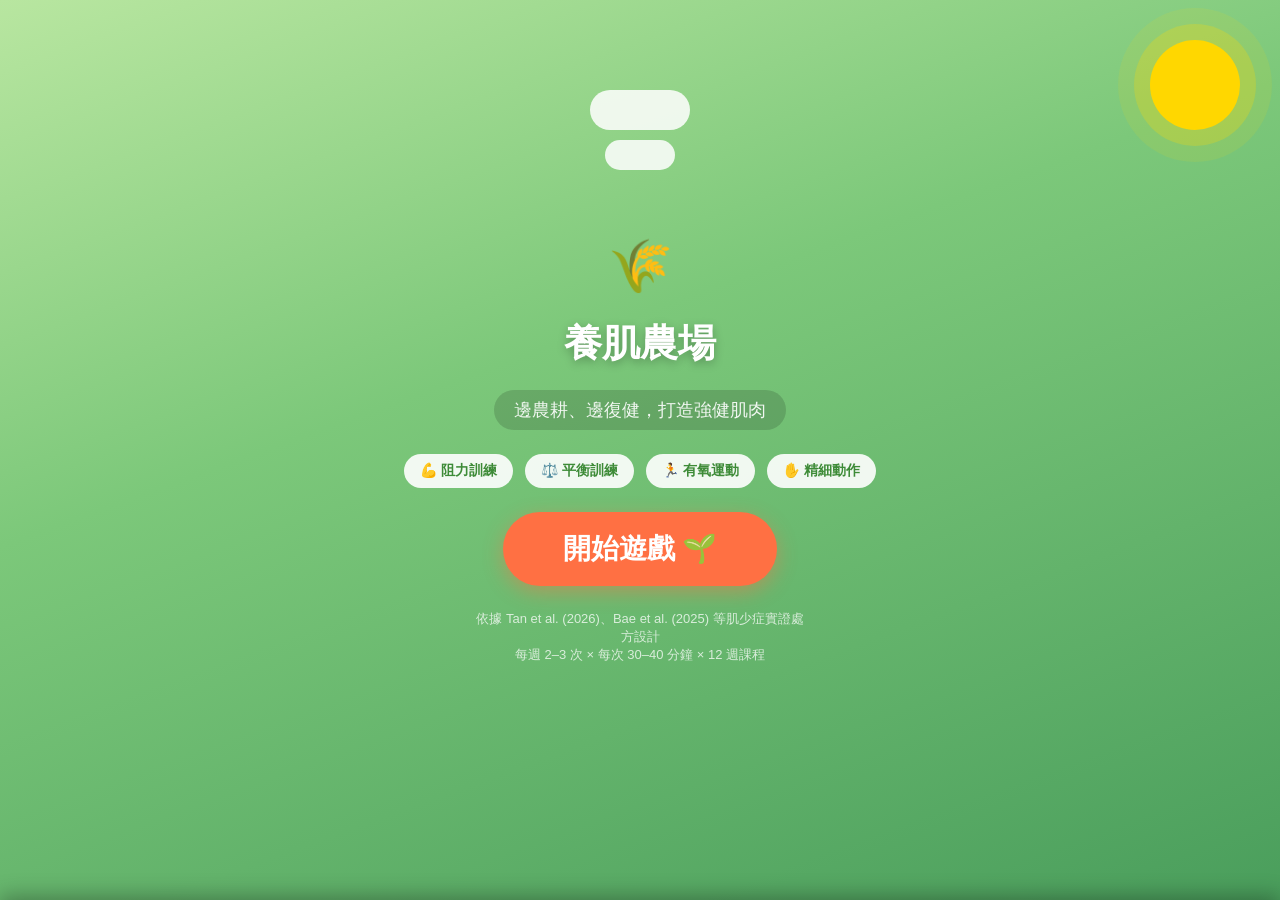
==== 養肌農場.html @ 8d99eeee "初始版：養肌農場" ====
<!DOCTYPE html>
<html lang="zh-TW">
<head>
<meta charset="UTF-8">
<meta name="viewport" content="width=device-width, initial-scale=1.0, user-scalable=no">
<title>養肌農場 🌱 肌少症運動遊戲</title>
<!-- PWA Meta Tags -->
<meta name="theme-color" content="#3D8B37">
<meta name="apple-mobile-web-app-capable" content="yes">
<meta name="apple-mobile-web-app-status-bar-style" content="black-translucent">
<meta name="apple-mobile-web-app-title" content="養肌農場">
<meta name="mobile-web-app-capable" content="yes">
<link rel="manifest" href="manifest.json">
<!-- Apple Touch Icons (SVG inline fallback — real deploy needs PNG) -->
<link rel="apple-touch-icon" href="icon-192.png">
<link rel="icon" type="image/png" sizes="192x192" href="icon-192.png">
<style>
* { box-sizing: border-box; margin: 0; padding: 0; -webkit-tap-highlight-color: transparent; }

:root {
  --green-dark: #3D8B37;
  --green-mid: #5CB85C;
  --green-light: #A8D5A2;
  --soil: #8B5E3C;
  --soil-light: #C4915A;
  --gold: #FFB800;
  --orange: #FF7043;
  --sky: #87CEEB;
  --cream: #FFFBF0;
  --warm-bg: #FFF3E0;
  --text-dark: #2C3E50;
  --text-mid: #5D6D7E;
  --red: #E53935;
  --blue: #1976D2;
  --purple: #7B1FA2;
  --radius: 18px;
  --shadow: 0 4px 16px rgba(0,0,0,0.15);
}

html, body {
  width: 100%; height: 100%;
  background: var(--warm-bg);
  font-family: "Microsoft JhengHei", "PingFang TC", "Noto Sans TC", sans-serif;
  color: var(--text-dark);
  overflow: hidden;
}

.screen { position: fixed; inset: 0; display: flex; flex-direction: column; }
.hidden { display: none !important; }

/* ─── TITLE SCREEN ─── */
#screen-title {
  background: linear-gradient(160deg, #B8E6A0 0%, #7CC87A 40%, #4A9E5C 100%);
  justify-content: center; align-items: center; gap: 24px; padding: 32px;
}
.title-sun {
  width: 90px; height: 90px; background: #FFD700;
  border-radius: 50%; position: absolute; top: 40px; right: 40px;
  box-shadow: 0 0 0 16px rgba(255,215,0,0.25), 0 0 0 32px rgba(255,215,0,0.1);
  animation: pulse 3s ease-in-out infinite;
}
@keyframes pulse { 0%,100%{transform:scale(1)} 50%{transform:scale(1.07)} }
.title-cloud {
  position: absolute; background: white; border-radius: 50px;
  opacity: 0.85; animation: drift 8s linear infinite;
}
@keyframes drift { from{transform:translateX(-120px)} to{transform:translateX(calc(100vw + 120px))} }
.title-logo { font-size: 52px; }
.title-h1 {
  font-size: 38px; font-weight: 900; color: #fff;
  text-shadow: 0 3px 10px rgba(0,0,0,0.25); text-align: center; line-height: 1.2;
}
.title-sub {
  font-size: 18px; color: rgba(255,255,255,0.9); text-align: center;
  background: rgba(0,0,0,0.15); padding: 8px 20px; border-radius: 30px;
}
.title-badge {
  display: flex; gap: 12px; flex-wrap: wrap; justify-content: center;
}
.badge {
  background: rgba(255,255,255,0.9); border-radius: 30px;
  padding: 8px 16px; font-size: 14px; font-weight: 700; color: var(--green-dark);
}
.btn-start {
  background: var(--orange); color: white;
  font-size: 28px; font-weight: 900;
  padding: 18px 60px; border-radius: 60px; border: none; cursor: pointer;
  box-shadow: 0 6px 20px rgba(255,112,67,0.45);
  transition: transform 0.15s, box-shadow 0.15s;
}
.btn-start:active { transform: scale(0.96); box-shadow: 0 2px 8px rgba(255,112,67,0.3); }
.evidence-note {
  font-size: 13px; color: rgba(255,255,255,0.75); text-align: center;
  max-width: 340px;
}

/* ─── TOP BAR ─── */
#top-bar {
  background: linear-gradient(90deg, #3D8B37, #5CB85C);
  padding: 10px 16px; display: flex; align-items: center; gap: 10px;
  box-shadow: 0 2px 8px rgba(0,0,0,0.2); flex-shrink: 0;
}
.top-stat {
  display: flex; align-items: center; gap: 6px;
  background: rgba(255,255,255,0.2); border-radius: 20px;
  padding: 5px 12px;
}
.top-stat .icon { font-size: 18px; }
.top-stat .val { font-size: 17px; font-weight: 700; color: white; }
.top-stat .lbl { font-size: 12px; color: rgba(255,255,255,0.8); }
.spacer { flex: 1; }
.btn-top {
  background: rgba(255,255,255,0.25); border: none; color: white;
  font-size: 22px; padding: 6px 10px; border-radius: 12px; cursor: pointer;
}

/* ─── FARM SCREEN ─── */
#screen-farm { background: var(--warm-bg); }
#farm-main { flex: 1; overflow-y: auto; padding: 12px; }

.section-title {
  font-size: 18px; font-weight: 800; color: var(--green-dark);
  margin-bottom: 10px; display: flex; align-items: center; gap: 8px;
}

/* Week progress bar */
#week-bar {
  background: white; border-radius: var(--radius); padding: 14px 16px;
  margin-bottom: 12px; box-shadow: var(--shadow);
}
.week-label { font-size: 15px; font-weight: 700; color: var(--text-dark); margin-bottom: 8px; }
.week-phases { display: flex; gap: 4px; margin-bottom: 6px; }
.phase-block {
  flex: 1; height: 10px; border-radius: 10px; opacity: 0.4;
  transition: opacity 0.3s;
}
.phase-block.active { opacity: 1; }
.phase-labels { display: flex; justify-content: space-between; font-size: 12px; color: var(--text-mid); }

/* Farm grid */
#farm-grid {
  display: grid; grid-template-columns: repeat(4, 1fr);
  gap: 10px; margin-bottom: 12px;
}
.plot {
  background: linear-gradient(160deg, #C4915A, #8B5E3C);
  border-radius: 16px; aspect-ratio: 1;
  display: flex; flex-direction: column; align-items: center; justify-content: center;
  cursor: pointer; position: relative; overflow: hidden;
  box-shadow: 0 4px 10px rgba(0,0,0,0.2);
  transition: transform 0.1s, box-shadow 0.1s;
  border: 3px solid rgba(255,255,255,0.15);
  user-select: none;
}
.plot:active { transform: scale(0.94); box-shadow: 0 2px 6px rgba(0,0,0,0.15); }
.plot.empty { background: linear-gradient(160deg, #C4915A, #8B5E3C); }
.plot.planted { background: linear-gradient(160deg, #8B5E3C, #6B3F1F); }
.plot.growing { background: linear-gradient(160deg, #6B8F3C, #8B5E3C); }
.plot.ready {
  background: linear-gradient(160deg, #5CB85C, #3D8B37);
  animation: glow 1.5s ease-in-out infinite;
}
@keyframes glow {
  0%,100%{box-shadow:0 4px 10px rgba(0,0,0,0.2), 0 0 0 0 rgba(92,184,92,0.4)}
  50%{box-shadow:0 4px 10px rgba(0,0,0,0.2), 0 0 0 8px rgba(92,184,92,0)}
}
.plot.locked {
  background: linear-gradient(160deg, #aaa, #888); cursor: default; opacity: 0.6;
}
.plot-emoji { font-size: 32px; line-height: 1; }
.plot-name { font-size: 11px; font-weight: 700; color: white; margin-top: 2px; text-shadow: 0 1px 3px rgba(0,0,0,0.5); }
.plot-days {
  position: absolute; bottom: 5px; right: 7px;
  font-size: 11px; font-weight: 700; color: white;
  background: rgba(0,0,0,0.35); border-radius: 8px; padding: 1px 5px;
}
.plot-action {
  position: absolute; top: 5px; left: 5px;
  font-size: 10px; font-weight: 700; color: white;
  background: var(--orange); border-radius: 8px; padding: 2px 6px;
}
.plot-ready-badge {
  position: absolute; top: 4px; right: 4px;
  font-size: 14px; animation: bounce 0.8s ease-in-out infinite;
}
@keyframes bounce { 0%,100%{transform:translateY(0)} 50%{transform:translateY(-4px)} }
.plot-progress {
  position: absolute; bottom: 0; left: 0; right: 0;
  height: 4px; background: rgba(255,255,255,0.25);
}
.plot-progress-fill {
  height: 100%; background: var(--gold);
  border-radius: 0 0 14px 14px; transition: width 0.3s;
}

/* Tasks panel */
#tasks-panel {
  background: white; border-radius: var(--radius); padding: 14px 16px;
  margin-bottom: 12px; box-shadow: var(--shadow);
}
.task-list { display: flex; flex-direction: column; gap: 8px; }
.task-item {
  display: flex; align-items: center; gap: 12px;
  background: var(--warm-bg); border-radius: 12px; padding: 10px 14px;
  border: 2px solid transparent;
}
.task-item.done { border-color: var(--green-mid); background: #F0FFF0; }
.task-dot { width: 14px; height: 14px; border-radius: 50%; flex-shrink: 0; }
.task-text { flex: 1; font-size: 15px; font-weight: 600; }
.task-reps { font-size: 13px; color: var(--text-mid); }
.task-check { font-size: 20px; }

/* Bottom nav */
#bottom-nav {
  background: white; display: flex; border-top: 2px solid #F0F0F0;
  padding-bottom: env(safe-area-inset-bottom, 0);
  flex-shrink: 0;
}
.nav-btn {
  flex: 1; display: flex; flex-direction: column; align-items: center;
  padding: 10px 4px; border: none; background: none; cursor: pointer;
  font-size: 11px; color: var(--text-mid); font-weight: 600; gap: 3px;
  transition: color 0.2s;
}
.nav-btn .nav-icon { font-size: 26px; }
.nav-btn.active { color: var(--green-dark); }

/* ─── MODAL OVERLAY ─── */
.modal-overlay {
  position: fixed; inset: 0; background: rgba(0,0,0,0.55);
  display: flex; align-items: flex-end; justify-content: center;
  z-index: 100; padding: 16px;
}
.modal-card {
  background: white; border-radius: 28px 28px 28px 28px;
  width: 100%; max-width: 480px; padding: 28px 24px;
  box-shadow: 0 -8px 40px rgba(0,0,0,0.2);
  animation: slideUp 0.25s ease-out;
  max-height: 90vh; overflow-y: auto;
}
@keyframes slideUp { from{transform:translateY(80px);opacity:0} to{transform:translateY(0);opacity:1} }
.modal-header { text-align: center; margin-bottom: 20px; }
.modal-emoji { font-size: 56px; display: block; margin-bottom: 8px; }
.modal-title { font-size: 26px; font-weight: 900; color: var(--text-dark); }
.modal-sub { font-size: 16px; color: var(--text-mid); margin-top: 4px; }

.exercise-info {
  background: var(--warm-bg); border-radius: 16px; padding: 14px 16px;
  margin-bottom: 16px;
}
.exercise-name { font-size: 22px; font-weight: 900; color: var(--green-dark); margin-bottom: 6px; }
.exercise-detail { font-size: 15px; color: var(--text-mid); line-height: 1.5; }
.exercise-evidence {
  font-size: 12px; color: var(--blue); margin-top: 8px;
  background: #E3F2FD; border-radius: 8px; padding: 6px 10px;
}

.rep-display {
  text-align: center; margin-bottom: 20px;
}
.rep-counter {
  font-size: 72px; font-weight: 900; color: var(--green-dark);
  line-height: 1; display: block;
}
.rep-target { font-size: 18px; color: var(--text-mid); }
.rep-bar-wrap {
  height: 16px; background: #E0E0E0; border-radius: 10px;
  overflow: hidden; margin: 12px 0 6px;
}
.rep-bar-fill {
  height: 100%; background: linear-gradient(90deg, var(--green-mid), var(--green-dark));
  border-radius: 10px; transition: width 0.2s;
}

.btn-rep {
  width: 100%; background: linear-gradient(135deg, var(--green-mid), var(--green-dark));
  color: white; font-size: 22px; font-weight: 900;
  padding: 18px; border-radius: 20px; border: none; cursor: pointer;
  box-shadow: 0 5px 15px rgba(61,139,55,0.4);
  transition: transform 0.1s; margin-bottom: 10px;
}
.btn-rep:active { transform: scale(0.97); }
.btn-rep:disabled {
  background: linear-gradient(135deg, var(--green-dark), #2D6B28);
  cursor: default;
}
.btn-cancel {
  width: 100%; background: #F5F5F5; color: var(--text-mid);
  font-size: 18px; font-weight: 700; padding: 14px;
  border-radius: 16px; border: none; cursor: pointer;
}

/* ─── SHOP SCREEN ─── */
#screen-shop { background: var(--warm-bg); }
.shop-grid {
  display: grid; grid-template-columns: 1fr 1fr; gap: 12px;
  padding: 12px;
}
.shop-card {
  background: white; border-radius: 20px; padding: 18px 14px;
  text-align: center; box-shadow: var(--shadow); cursor: pointer;
  border: 3px solid transparent; transition: border-color 0.2s, transform 0.1s;
  position: relative;
}
.shop-card:active { transform: scale(0.97); }
.shop-card.tier1 { border-color: #A5D6A7; }
.shop-card.tier2 { border-color: #FFE082; }
.shop-card.tier3 { border-color: #EF9A9A; }
.shop-emoji { font-size: 40px; margin-bottom: 8px; display: block; }
.shop-name { font-size: 16px; font-weight: 800; color: var(--text-dark); }
.shop-info { font-size: 13px; color: var(--text-mid); margin: 4px 0; }
.shop-price {
  display: inline-flex; align-items: center; gap: 4px;
  background: #FFF8E1; border-radius: 20px; padding: 5px 12px;
  font-size: 16px; font-weight: 900; color: #E65100; margin-top: 8px;
}
.shop-tier-badge {
  position: absolute; top: 10px; right: 10px;
  font-size: 11px; font-weight: 700; padding: 3px 8px; border-radius: 10px;
}
.tier1 .shop-tier-badge { background: #E8F5E9; color: var(--green-dark); }
.tier2 .shop-tier-badge { background: #FFF8E1; color: #E65100; }
.tier3 .shop-tier-badge { background: #FCE4EC; color: #C62828; }
.shop-locked { opacity: 0.45; cursor: not-allowed; }
.shop-locked::after {
  content: "🔒"; position: absolute; inset: 0;
  display: flex; align-items: center; justify-content: center;
  font-size: 36px; background: rgba(255,255,255,0.6); border-radius: 17px;
}

/* ─── ACHIEVEMENTS SCREEN ─── */
#screen-achievements { background: var(--warm-bg); }
.achieve-list { padding: 12px; display: flex; flex-direction: column; gap: 10px; }
.achieve-card {
  background: white; border-radius: 20px; padding: 16px 18px;
  display: flex; align-items: center; gap: 16px; box-shadow: var(--shadow);
  border-left: 6px solid #E0E0E0;
}
.achieve-card.unlocked { border-left-color: var(--gold); }
.achieve-icon { font-size: 40px; flex-shrink: 0; }
.achieve-info { flex: 1; }
.achieve-title { font-size: 18px; font-weight: 800; color: var(--text-dark); }
.achieve-desc { font-size: 14px; color: var(--text-mid); margin-top: 2px; }
.achieve-reward { font-size: 13px; color: var(--orange); font-weight: 700; margin-top: 4px; }
.achieve-status { font-size: 22px; }
.achieve-progress-wrap { margin-top: 6px; }
.achieve-prog-bar {
  height: 8px; background: #E0E0E0; border-radius: 10px; overflow: hidden;
}
.achieve-prog-fill { height: 100%; background: var(--gold); border-radius: 10px; }
.achieve-prog-text { font-size: 12px; color: var(--text-mid); margin-top: 3px; }

/* ─── PROGRESS SCREEN ─── */
#screen-progress { background: var(--warm-bg); }
.progress-cards { padding: 12px; display: flex; flex-direction: column; gap: 12px; }
.prog-card {
  background: white; border-radius: 20px; padding: 18px;
  box-shadow: var(--shadow);
}
.prog-card-title { font-size: 16px; font-weight: 800; color: var(--text-dark); margin-bottom: 12px; display: flex; align-items: center; gap: 8px; }
.stat-row { display: flex; justify-content: space-between; margin-bottom: 8px; }
.stat-label { font-size: 15px; color: var(--text-mid); }
.stat-value { font-size: 15px; font-weight: 700; color: var(--text-dark); }
.exercise-hist { display: flex; flex-direction: column; gap: 8px; margin-top: 6px; }
.ex-hist-row { display: flex; align-items: center; gap: 10px; }
.ex-hist-label { font-size: 14px; color: var(--text-dark); width: 80px; flex-shrink: 0; }
.ex-hist-bar-wrap { flex: 1; height: 14px; background: #F0F0F0; border-radius: 10px; overflow: hidden; }
.ex-hist-bar { height: 100%; border-radius: 10px; }
.ex-hist-count { font-size: 13px; font-weight: 700; color: var(--text-mid); width: 36px; text-align: right; }

/* ─── TOAST ─── */
#toast {
  position: fixed; bottom: 80px; left: 50%; transform: translateX(-50%) translateY(20px);
  background: rgba(30,30,30,0.88); color: white;
  padding: 12px 24px; border-radius: 30px; font-size: 16px; font-weight: 600;
  z-index: 200; opacity: 0; transition: all 0.3s; pointer-events: none;
  white-space: nowrap; max-width: 90vw;
}
#toast.show { opacity: 1; transform: translateX(-50%) translateY(0); }

/* ─── COIN ANIMATION ─── */
.coin-pop {
  position: fixed; pointer-events: none; z-index: 150;
  font-size: 22px; font-weight: 900; color: var(--gold);
  text-shadow: 0 2px 4px rgba(0,0,0,0.2);
  animation: coinFly 1s ease-out forwards;
}
@keyframes coinFly {
  0%  { opacity: 1; transform: translateY(0) scale(1); }
  100%{ opacity: 0; transform: translateY(-70px) scale(1.3); }
}

/* Scrollable content areas */
.scroll-content { flex: 1; overflow-y: auto; }

/* ─── PWA INSTALL BANNER ─── */
#install-banner {
  position: fixed; bottom: 0; left: 0; right: 0; z-index: 300;
  background: linear-gradient(135deg, #1B5E20, #2E7D32);
  color: white; padding: 14px 16px;
  display: flex; align-items: center; gap: 12px;
  box-shadow: 0 -4px 20px rgba(0,0,0,0.3);
  transform: translateY(100%);
  transition: transform 0.4s cubic-bezier(0.34,1.56,0.64,1);
}
#install-banner.show { transform: translateY(0); }
#install-banner .banner-icon { font-size: 36px; flex-shrink: 0; }
#install-banner .banner-text { flex: 1; }
#install-banner .banner-title { font-size: 16px; font-weight: 900; }
#install-banner .banner-sub   { font-size: 13px; opacity: 0.85; margin-top: 2px; }
.btn-install {
  background: white; color: #1B5E20;
  font-size: 15px; font-weight: 900;
  padding: 10px 18px; border-radius: 20px; border: none; cursor: pointer;
  flex-shrink: 0; white-space: nowrap;
}
.btn-banner-close {
  background: none; border: none; color: rgba(255,255,255,0.7);
  font-size: 22px; cursor: pointer; padding: 4px; flex-shrink: 0;
}

/* ─── SENSOR UI ─── */
.sensor-panel {
  background: #F3F8F3; border: 2px solid var(--green-light);
  border-radius: 16px; padding: 14px 16px; margin-bottom: 14px;
}
.sensor-header { display: flex; align-items: center; gap: 10px; margin-bottom: 10px; }
.sensor-dot {
  width: 12px; height: 12px; border-radius: 50%; background: #ccc;
  transition: background 0.2s;
}
.sensor-dot.active { background: #4CAF50; box-shadow: 0 0 0 4px rgba(76,175,80,0.25); animation: blink 1s ease-in-out infinite; }
.sensor-dot.error  { background: #F44336; }
@keyframes blink { 0%,100%{opacity:1} 50%{opacity:0.4} }
.sensor-status { font-size: 14px; font-weight: 700; color: var(--text-dark); flex: 1; }
.sensor-mode-tag {
  font-size: 11px; font-weight: 700; padding: 3px 10px; border-radius: 10px;
  background: #E8F5E9; color: var(--green-dark);
}
.sensor-mode-tag.manual { background: #FFF3E0; color: #E65100; }

/* Waveform canvas */
#sensor-canvas {
  width: 100%; height: 70px; border-radius: 10px;
  background: #1A1A2E; display: block;
}
.sensor-readings {
  display: flex; gap: 8px; margin-top: 8px;
}
.sensor-axis {
  flex: 1; background: white; border-radius: 10px; padding: 7px 10px; text-align: center;
}
.axis-val { font-size: 18px; font-weight: 900; }
.axis-lbl { font-size: 11px; color: var(--text-mid); }

.btn-sensor {
  width: 100%; background: linear-gradient(135deg, #1565C0, #42A5F5);
  color: white; font-size: 18px; font-weight: 800;
  padding: 14px; border-radius: 16px; border: none; cursor: pointer;
  margin-bottom: 8px; transition: transform 0.1s;
}
.btn-sensor:active { transform: scale(0.97); }
.btn-sensor:disabled { opacity: 0.5; cursor: default; }

.rep-feedback {
  text-align: center; font-size: 16px; font-weight: 700;
  padding: 8px; border-radius: 12px; margin-bottom: 10px;
  min-height: 40px; display: flex; align-items: center; justify-content: center;
}
.rep-feedback.good  { background: #E8F5E9; color: var(--green-dark); }
.rep-feedback.wait  { background: #FFF3E0; color: #E65100; }
.rep-feedback.ready { background: #E3F2FD; color: var(--blue); }

.mode-tabs { display: flex; gap: 6px; margin-bottom: 14px; }
.mode-tab {
  flex: 1; padding: 10px; border-radius: 12px; border: 2px solid #E0E0E0;
  background: white; font-size: 14px; font-weight: 700; cursor: pointer;
  color: var(--text-mid); transition: all 0.2s;
}
.mode-tab.active { border-color: var(--green-mid); color: var(--green-dark); background: #F0FFF0; }
</style>
</head>
<body>

<!-- ══════════════ TITLE SCREEN ══════════════ -->
<div id="screen-title" class="screen">
  <div class="title-sun"></div>
  <div class="title-cloud" style="width:100px;height:40px;top:90px;animation-delay:0s;animation-duration:12s"></div>
  <div class="title-cloud" style="width:70px;height:30px;top:140px;animation-delay:-5s;animation-duration:9s"></div>

  <div class="title-logo">🌾</div>
  <div class="title-h1">養肌農場</div>
  <div class="title-sub">邊農耕、邊復健，打造強健肌肉</div>

  <div class="title-badge">
    <span class="badge">💪 阻力訓練</span>
    <span class="badge">⚖️ 平衡訓練</span>
    <span class="badge">🏃 有氧運動</span>
    <span class="badge">✋ 精細動作</span>
  </div>

  <button class="btn-start" onclick="startGame()">開始遊戲 🌱</button>

  <div class="evidence-note">
    依據 Tan et al. (2026)、Bae et al. (2025) 等肌少症實證處方設計<br>
    每週 2–3 次 × 每次 30–40 分鐘 × 12 週課程
  </div>
</div>

<!-- ══════════════ FARM SCREEN ══════════════ -->
<div id="screen-farm" class="screen hidden">
  <!-- Top Bar -->
  <div id="top-bar">
    <div class="top-stat">
      <span class="icon">🪙</span>
      <div>
        <div class="val" id="gold-display">0</div>
        <div class="lbl">農金幣</div>
      </div>
    </div>
    <div class="top-stat">
      <span class="icon">📅</span>
      <div>
        <div class="val" id="day-display">第1天</div>
        <div class="lbl">週<span id="week-display">1</span>/12</div>
      </div>
    </div>
    <div class="spacer"></div>
    <div class="top-stat">
      <span class="icon">💪</span>
      <div>
        <div class="val" id="muscle-display">Lv.1</div>
        <div class="lbl">肌力</div>
      </div>
    </div>
    <button class="btn-top" onclick="showScreen('shop')" title="種子商店">🛒</button>
  </div>

  <div class="scroll-content" id="farm-main">
    <!-- Week Progress -->
    <div id="week-bar" style="margin:12px 12px 0">
      <div class="week-label" id="phase-label">第一階段：適應期（第1–4週）</div>
      <div class="week-phases" id="week-phases"></div>
      <div class="phase-labels">
        <span>適應期 W1</span><span>展期 W5</span><span>整合期 W9</span><span>W12</span>
      </div>
    </div>

    <!-- Farm Grid -->
    <div style="padding:12px">
      <div class="section-title">🌿 我的農場</div>
      <div id="farm-grid"></div>

      <!-- Daily Tasks -->
      <div id="tasks-panel">
        <div class="section-title">📋 今日運動任務</div>
        <div class="task-list" id="task-list"></div>
        <div style="font-size:12px;color:var(--text-mid);margin-top:8px;line-height:1.5">
          💡 點擊農場格子開始運動任務，完成動作即可種植、澆水或採收作物！
        </div>
      </div>
    </div>
  </div>

  <!-- Bottom Nav -->
  <div id="bottom-nav">
    <button class="nav-btn active" id="nav-farm" onclick="showScreen('farm')">
      <span class="nav-icon">🌾</span>農場
    </button>
    <button class="nav-btn" id="nav-shop" onclick="showScreen('shop')">
      <span class="nav-icon">🛒</span>商店
    </button>
    <button class="nav-btn" id="nav-achievements" onclick="showScreen('achievements')">
      <span class="nav-icon">🏆</span>成就
    </button>
    <button class="nav-btn" id="nav-progress" onclick="showScreen('progress')">
      <span class="nav-icon">📊</span>進度
    </button>
  </div>
</div>

<!-- ══════════════ SHOP SCREEN ══════════════ -->
<div id="screen-shop" class="screen hidden">
  <div id="top-bar-shop" style="background:linear-gradient(90deg,#E65100,#FF8A65);padding:10px 16px;display:flex;align-items:center;gap:10px;flex-shrink:0">
    <button onclick="showScreen('farm')" style="background:rgba(255,255,255,0.25);border:none;color:white;font-size:22px;padding:6px 10px;border-radius:12px;cursor:pointer">←</button>
    <span style="font-size:20px;font-weight:900;color:white;flex:1">🛒 種子商店</span>
    <div class="top-stat" style="background:rgba(255,255,255,0.25)">
      <span class="icon">🪙</span>
      <div><div class="val" id="shop-gold">0</div><div class="lbl" style="color:rgba(255,255,255,0.8)">農金幣</div></div>
    </div>
  </div>
  <div class="scroll-content">
    <div style="padding:12px 12px 4px;font-size:13px;color:var(--text-mid)">
      種子需要運動才能生長。每種作物對應不同的運動處方強度。
    </div>
    <div class="shop-grid" id="shop-grid"></div>
  </div>
</div>

<!-- ══════════════ ACHIEVEMENTS SCREEN ══════════════ -->
<div id="screen-achievements" class="screen hidden">
  <div style="background:linear-gradient(90deg,#7B1FA2,#AB47BC);padding:10px 16px;display:flex;align-items:center;gap:10px;flex-shrink:0">
    <button onclick="showScreen('farm')" style="background:rgba(255,255,255,0.25);border:none;color:white;font-size:22px;padding:6px 10px;border-radius:12px;cursor:pointer">←</button>
    <span style="font-size:20px;font-weight:900;color:white">🏆 成就系統</span>
  </div>
  <div class="scroll-content">
    <div class="achieve-list" id="achieve-list"></div>
  </div>
</div>

<!-- ══════════════ PROGRESS SCREEN ══════════════ -->
<div id="screen-progress" class="screen hidden">
  <div style="background:linear-gradient(90deg,#1565C0,#42A5F5);padding:10px 16px;display:flex;align-items:center;gap:10px;flex-shrink:0">
    <button onclick="showScreen('farm')" style="background:rgba(255,255,255,0.25);border:none;color:white;font-size:22px;padding:6px 10px;border-radius:12px;cursor:pointer">←</button>
    <span style="font-size:20px;font-weight:900;color:white">📊 運動進度</span>
  </div>
  <div class="scroll-content">
    <div class="progress-cards" id="progress-cards"></div>
  </div>
</div>

<!-- ══════════════ EXERCISE MODAL ══════════════ -->
<div id="modal-exercise" class="modal-overlay hidden" onclick="handleOverlayClick(event)">
  <div class="modal-card" onclick="event.stopPropagation()">
    <div class="modal-header">
      <span class="modal-emoji" id="modal-emoji">🌱</span>
      <div class="modal-title" id="modal-title">播種任務</div>
      <div class="modal-sub" id="modal-sub">深蹲播種，建立下肢肌力基礎</div>
    </div>

    <div class="exercise-info">
      <div class="exercise-name" id="ex-name">深蹲</div>
      <div class="exercise-detail" id="ex-detail">雙腳與肩同寬，緩慢下蹲後起立，膝蓋不超過腳尖</div>
      <div class="exercise-evidence" id="ex-evidence">📚 根據 Tan et al. (2026)：2–3 組 × 10–12 次，每週 2–3 次</div>
    </div>

    <!-- Mode Tabs -->
    <div class="mode-tabs">
      <button class="mode-tab active" id="tab-sensor" onclick="setMode('sensor')">📱 感測器模式</button>
      <button class="mode-tab" id="tab-manual" onclick="setMode('manual')">👆 手動模式</button>
    </div>

    <!-- Rep Counter (共用) -->
    <div class="rep-display">
      <span class="rep-counter" id="rep-counter">0</span>
      <div class="rep-target" id="rep-target">目標：10 下</div>
      <div class="rep-bar-wrap">
        <div class="rep-bar-fill" id="rep-bar" style="width:0%"></div>
      </div>
    </div>

    <!-- Feedback message -->
    <div class="rep-feedback ready" id="rep-feedback">準備好了嗎？點下方按鈕開始！</div>

    <!-- Sensor Panel -->
    <div class="sensor-panel" id="sensor-panel">
      <div class="sensor-header">
        <div class="sensor-dot" id="sensor-dot"></div>
        <div class="sensor-status" id="sensor-status">尚未啟動感測器</div>
        <span class="sensor-mode-tag" id="sensor-mode-tag">加速度計</span>
      </div>
      <canvas id="sensor-canvas"></canvas>
      <div class="sensor-readings">
        <div class="sensor-axis"><div class="axis-val" id="ax-x" style="color:#FF6B6B">0.0</div><div class="axis-lbl">X 軸 (左右)</div></div>
        <div class="sensor-axis"><div class="axis-val" id="ax-y" style="color:#4ECDC4">0.0</div><div class="axis-lbl">Y 軸 (前後)</div></div>
        <div class="sensor-axis"><div class="axis-val" id="ax-z" style="color:#FFE66D">0.0</div><div class="axis-lbl">Z 軸 (上下)</div></div>
        <div class="sensor-axis"><div class="axis-val" id="ax-tot" style="color:#A8E6CF">0.0</div><div class="axis-lbl">合力</div></div>
      </div>
    </div>

    <!-- Sensor Start Button -->
    <button class="btn-sensor" id="btn-sensor-start" onclick="startSensor()">
      📱 授權並啟動感測器
    </button>

    <!-- Manual Fallback Button (hidden by default) -->
    <button class="btn-rep hidden" id="btn-rep" onclick="doRep()">
      👆 點我算一下 💪
    </button>

    <button class="btn-cancel" onclick="closeModal()">稍後再做</button>
  </div>
</div>

<!-- ══════════════ PLANT SELECT MODAL ══════════════ -->
<div id="modal-plant" class="modal-overlay hidden" onclick="handlePlantOverlayClick(event)">
  <div class="modal-card" onclick="event.stopPropagation()">
    <div class="modal-header">
      <span class="modal-emoji">🌱</span>
      <div class="modal-title">選擇作物</div>
      <div class="modal-sub">選一種種子開始種植</div>
    </div>
    <div id="plant-options" style="display:flex;flex-direction:column;gap:10px"></div>
    <button class="btn-cancel" style="margin-top:12px" onclick="closePlantModal()">取消</button>
  </div>
</div>

<!-- Toast -->
<div id="toast"></div>

<!-- PWA Install Banner -->
<div id="install-banner">
  <div class="banner-icon">📲</div>
  <div class="banner-text">
    <div class="banner-title">安裝養肌農場到主畫面</div>
    <div class="banner-sub">像 App 一樣使用，離線也能玩！</div>
  </div>
  <button class="btn-install" id="btn-install-confirm">安裝</button>
  <button class="btn-banner-close" onclick="dismissInstall()">✕</button>
</div>

<script>
// ══════════════════════════════════════════════
//  GAME DATA
// ══════════════════════════════════════════════

const CROPS = {
  spinach:  { name:'菠菜', emoji:'🥬', tier:1, growDays:3, sellPrice:15, seedCost:5,  color:'#5CB85C', phase:'W1-4',
    desc:'快速收成，建立成就感', evidence:'短作物促進早期正向回饋（COM-B 模型動機建立）' },
  lettuce:  { name:'生菜', emoji:'🥗', tier:1, growDays:3, sellPrice:18, seedCost:6,  color:'#66BB6A', phase:'W1-4',
    desc:'口感清脆，種植快速', evidence:'早期 7-14 天快速正向回饋循環' },
  bokchoy:  { name:'小白菜', emoji:'🌿', tier:1, growDays:4, sellPrice:20, seedCost:7,  color:'#81C784', phase:'W1-4',
    desc:'富含鈣質，助益骨骼', evidence:'第一階段：建立慣習，降低初始門檻' },
  tomato:   { name:'番茄', emoji:'🍅', tier:2, growDays:5, sellPrice:35, seedCost:12, color:'#EF5350', phase:'W5-8',
    desc:'中期作物，穩定投入', evidence:'持續投入需利用遊戲系統的持續性鼓勵' },
  cucumber: { name:'小黃瓜', emoji:'🥒', tier:2, growDays:5, sellPrice:32, seedCost:10, color:'#66BB6A', phase:'W5-8',
    desc:'水分充足，成長穩定', evidence:'Tan et al. (2026)：2-3組×10-12次達最佳肌力效益' },
  corn:     { name:'玉米', emoji:'🌽', tier:2, growDays:6, sellPrice:40, seedCost:14, color:'#FFA726', phase:'W5-8',
    desc:'金黃豐收，滿足感強', evidence:'Volume Progression：每週漸進增加運動量' },
  pumpkin:  { name:'南瓜', emoji:'🎃', tier:3, growDays:7, sellPrice:60, seedCost:20, color:'#FF8A65', phase:'W9-12',
    desc:'高價值作物，長期投入', evidence:'第三階段：高功能性整合，增加 ADL 挑戰' },
  mango:    { name:'芒果', emoji:'🥭', tier:3, growDays:8, sellPrice:75, seedCost:22, color:'#FFAB40', phase:'W9-12',
    desc:'熱帶水果，豐盛收穫', evidence:'功能性整合：擴大動作範圍，強化耐力' },
  pineapple:{ name:'鳳梨', emoji:'🍍', tier:3, growDays:8, sellPrice:80, seedCost:25, color:'#FFC107', phase:'W9-12',
    desc:'王者作物，最高價值', evidence:'最終階段：長期依從性驅動，策略性收成' },
};

const EXERCISES = {
  squat: {
    name:'深蹲', emoji:'🏋️', color:'#3D8B37',
    action:'播種', actionEmoji:'🌱',
    desc:'雙腳與肩同寬，緩慢下蹲後起立\n膝蓋對齊腳尖，背部保持直立',
    repsBase:8, repsMax:12, sets:3,
    evidence:'根據 Tan et al. (2026)：阻力訓練 2–3 組 × 10–12 次，強度 60–85% 1RM，每週 2–3 次效益最佳',
    muscle:'下肢肌力（股四頭肌、臀肌）',
    benefit:'深蹲播種 → 下肢基礎建立 → 功能性行動能力提升'
  },
  sitstand: {
    name:'坐站', emoji:'🪑', color:'#1976D2',
    action:'澆水', actionEmoji:'💧',
    desc:'從椅子緩慢站起，再緩慢坐下\n動作控制，避免借力或墜落',
    repsBase:8, repsMax:12, sets:3,
    evidence:'根據 Bae et al. (2025)：坐站訓練改善下肢功能，建議每組 8–12 次，採 30CST 評估進步',
    muscle:'功能性下肢肌力（轉位能力）',
    benefit:'坐站澆水 → 日常移位功能 → ADL 能力提升'
  },
  sidestep: {
    name:'側步走', emoji:'🚶', color:'#E65100',
    action:'除草', actionEmoji:'🌾',
    desc:'橫向側步移動，保持重心穩定\n左右各為一次，注意骨盆水平',
    repsBase:10, repsMax:15, sets:3,
    evidence:'根據 Shen et al. (2023)：複合訓練（阻力+平衡）效益優於單一訓練，側步改善動態平衡',
    muscle:'臀中肌、動態平衡能力',
    benefit:'側步除草 → 動態平衡控制 → 跌倒風險降低'
  },
  singleleg: {
    name:'單腳站', emoji:'🦩', color:'#7B1FA2',
    action:'施肥', actionEmoji:'✨',
    desc:'單腳站立 10 秒，換腳重複\n手可輕扶支撐物確保安全',
    repsBase:5, repsMax:10, sets:2,
    evidence:'根據 Bae et al. (2025)：靜態平衡訓練建議單腳站 10 秒，目標 SPPB 平衡分項達滿分',
    muscle:'靜態平衡、踝關節穩定',
    benefit:'單腳站施肥 → 靜態平衡建立 → 跌倒預防'
  },
  grip: {
    name:'握力訓練', emoji:'✊', color:'#B71C1C',
    action:'採收', actionEmoji:'🧺',
    desc:'緊握後放鬆，感受肌肉用力\n可使用軟球或毛巾輔助',
    repsBase:5, repsMax:8, sets:3,
    evidence:'根據 Li et al. (2025)：握力訓練建議 3 組 × 5–8 次，最佳負荷約個人 49% 1RM，顯著改善握力',
    muscle:'前臂肌群、握力（上肢功能指標）',
    benefit:'握力採收 → 上肢功能性力量 → Handgrip 指標改善'
  },
};

const ACHIEVEMENTS = [
  { id:'first_plant', icon:'🌱', title:'初次耕耘', desc:'完成第一次播種任務', target:1, key:'totalPlant',
    reward:'解鎖番茄種子、+50 農金幣', coins:50 },
  { id:'week2', icon:'⏰', title:'穩定耕作者', desc:'連續完成 2 週運動任務', target:14, key:'daysActive',
    reward:'+100 農金幣、肌力升級', coins:100 },
  { id:'harvest10', icon:'🧺', title:'豐收達人', desc:'累積採收 10 次', target:10, key:'totalHarvest',
    reward:'+100 農金幣、解鎖鳳梨', coins:100 },
  { id:'squat50', icon:'🏋️', title:'深蹲英雄', desc:'累積深蹲 50 下', target:50, key:'squat',
    reward:'+80 農金幣', coins:80 },
  { id:'balance30', icon:'🦩', title:'平衡大師', desc:'累積單腳站 30 下', target:30, key:'singleleg',
    reward:'+80 農金幣', coins:80 },
  { id:'week12', icon:'👑', title:'滿效農夫', desc:'完成完整 12 週計畫', target:84, key:'daysActive',
    reward:'+500 農金幣、名譽農民稱號', coins:500 },
];

// ══════════════════════════════════════════════
//  GAME STATE
// ══════════════════════════════════════════════

let G = {
  gold: 30,
  week: 1,
  day: 1,
  totalDays: 1,
  muscleLevel: 1,
  plots: [],          // 12 plots
  inventory: { spinach:3, lettuce:0, bokchoy:0, tomato:0, cucumber:0, corn:0, pumpkin:0, mango:0, pineapple:0 },
  dailyExercises: {}, // today's done exercises
  stats: {
    totalPlant:0, totalHarvest:0, daysActive:0,
    squat:0, sitstand:0, sidestep:0, singleleg:0, grip:0,
    totalReps:0, totalMinutes:0,
  },
  achievements: {},
  currentModalPlot: null,
  currentExercise: null,
  repsToGo: 0,
  repsDone: 0,
};

function initPlots() {
  G.plots = [];
  for (let i = 0; i < 12; i++) {
    G.plots.push({ state:'empty', crop:null, daysPlanted:0, growDays:0, locked: i >= 8 });
  }
}

function getPhase() {
  if (G.week <= 4) return 1;
  if (G.week <= 8) return 2;
  return 3;
}

function getWeeklyExercises() {
  const phase = getPhase();
  if (phase === 1) return [
    { id:'squat',     reps:8,  sets:2, label:'深蹲播種' },
    { id:'sitstand',  reps:8,  sets:2, label:'坐站澆水' },
    { id:'sidestep',  reps:10, sets:2, label:'側步除草' },
  ];
  if (phase === 2) return [
    { id:'squat',     reps:10, sets:3, label:'深蹲播種' },
    { id:'sitstand',  reps:10, sets:3, label:'坐站澆水' },
    { id:'sidestep',  reps:12, sets:3, label:'側步除草' },
    { id:'singleleg', reps:6,  sets:2, label:'單腳站施肥' },
  ];
  return [
    { id:'squat',     reps:12, sets:3, label:'進階深蹲播種' },
    { id:'sitstand',  reps:12, sets:3, label:'坐站澆水' },
    { id:'sidestep',  reps:15, sets:3, label:'側步除草' },
    { id:'singleleg', reps:10, sets:2, label:'單腳站施肥' },
    { id:'grip',      reps:8,  sets:3, label:'握力採收' },
  ];
}

// ══════════════════════════════════════════════
//  RENDERING
// ══════════════════════════════════════════════

function renderTopBar() {
  const g = document.getElementById('gold-display');
  const d = document.getElementById('day-display');
  const w = document.getElementById('week-display');
  const m = document.getElementById('muscle-display');
  const sg = document.getElementById('shop-gold');
  if (g) g.textContent = G.gold;
  if (d) d.textContent = `第${G.day}天`;
  if (w) w.textContent = G.week;
  if (m) m.textContent = `Lv.${G.muscleLevel}`;
  if (sg) sg.textContent = G.gold;
}

function renderWeekBar() {
  const phases = document.getElementById('week-phases');
  const label = document.getElementById('phase-label');
  if (!phases) return;
  phases.innerHTML = '';
  const colors = ['#A5D6A7','#A5D6A7','#A5D6A7','#A5D6A7','#FFE082','#FFE082','#FFE082','#FFE082','#EF9A9A','#EF9A9A','#EF9A9A','#EF9A9A'];
  for (let i = 0; i < 12; i++) {
    const b = document.createElement('div');
    b.className = 'phase-block' + (i < G.week ? ' active' : '');
    b.style.background = colors[i];
    phases.appendChild(b);
  }
  const phaseNames = ['','第一階段：適應期（第1–4週）', '', '', '', '第二階段：展期（第5–8週）', '', '', '', '第三階段：整合期（第9–12週）'];
  if (phaseNames[G.week - 1]) label.textContent = phaseNames[G.week - 1];
}

function renderFarmGrid() {
  const grid = document.getElementById('farm-grid');
  if (!grid) return;
  grid.innerHTML = '';
  G.plots.forEach((plot, i) => {
    const div = document.createElement('div');
    div.className = 'plot ' + (plot.locked ? 'locked' : plot.state);
    if (!plot.locked) div.onclick = () => clickPlot(i);

    if (plot.locked) {
      div.innerHTML = `<span style="font-size:28px">🔒</span><div class="plot-name">未解鎖</div>`;
    } else if (plot.state === 'empty') {
      div.innerHTML = `
        <span class="plot-emoji">🌰</span>
        <div class="plot-name">空地</div>
        <div class="plot-action">播種</div>
      `;
    } else {
      const c = CROPS[plot.crop];
      const progress = Math.min(plot.daysPlanted / plot.growDays, 1);
      const growStages = ['🌱','🌿',c.emoji];
      const stageIdx = progress < 0.4 ? 0 : progress < 0.85 ? 1 : 2;
      div.innerHTML = `
        <span class="plot-emoji">${growStages[stageIdx]}</span>
        <div class="plot-name">${c.name}</div>
        ${plot.state === 'ready'
          ? `<div class="plot-ready-badge">✨</div>`
          : `<div class="plot-days">${plot.growDays - plot.daysPlanted}天</div>`}
        <div class="plot-progress">
          <div class="plot-progress-fill" style="width:${progress*100}%"></div>
        </div>
      `;
      if (plot.state === 'growing') {
        const needsWater = Math.random() > 0.5;
        div.innerHTML += `<div class="plot-action">${needsWater ? '澆水' : '除草'}</div>`;
      }
      if (plot.state === 'ready') {
        div.innerHTML += `<div class="plot-action" style="background:var(--gold);color:#333">採收!</div>`;
      }
    }
    grid.appendChild(div);
  });
}

function renderTaskList() {
  const list = document.getElementById('task-list');
  if (!list) return;
  const tasks = getWeeklyExercises();
  list.innerHTML = '';
  tasks.forEach(t => {
    const ex = EXERCISES[t.id];
    const done = !!G.dailyExercises[t.id];
    const div = document.createElement('div');
    div.className = 'task-item' + (done ? ' done' : '');
    div.innerHTML = `
      <div class="task-dot" style="background:${ex.color}"></div>
      <div class="task-text">${ex.emoji} ${t.label}</div>
      <div class="task-reps">${t.sets}組×${t.reps}下</div>
      <div class="task-check">${done ? '✅' : '⬜'}</div>
    `;
    list.appendChild(div);
  });
}

function renderShop() {
  const grid = document.getElementById('shop-grid');
  if (!grid) return;
  grid.innerHTML = '';
  Object.entries(CROPS).forEach(([id, c]) => {
    const phase = getPhase();
    const locked = (c.tier === 2 && phase < 2) || (c.tier === 3 && phase < 3);
    const have = G.inventory[id] || 0;
    const canBuy = !locked && G.gold >= c.seedCost;
    const div = document.createElement('div');
    div.className = `shop-card tier${c.tier}` + (locked ? ' shop-locked' : '');
    div.innerHTML = `
      <div class="shop-tier-badge">第${c.tier}階段</div>
      <span class="shop-emoji">${c.emoji}</span>
      <div class="shop-name">${c.name}</div>
      <div class="shop-info">🌱→收成：${c.growDays}天</div>
      <div class="shop-info">庫存：${have} 顆</div>
      <div class="shop-price">🪙 ${c.seedCost} <small>→售 ${c.sellPrice}</small></div>
    `;
    if (!locked) {
      div.onclick = () => buySeed(id);
      div.style.cursor = canBuy ? 'pointer' : 'not-allowed';
    }
    grid.appendChild(div);
  });
}

function renderAchievements() {
  const list = document.getElementById('achieve-list');
  if (!list) return;
  list.innerHTML = '';
  ACHIEVEMENTS.forEach(a => {
    const val = G.stats[a.key] || 0;
    const progress = Math.min(val / a.target, 1);
    const unlocked = progress >= 1;
    const div = document.createElement('div');
    div.className = 'achieve-card' + (unlocked ? ' unlocked' : '');
    div.innerHTML = `
      <div class="achieve-icon">${a.icon}</div>
      <div class="achieve-info">
        <div class="achieve-title">${a.title}</div>
        <div class="achieve-desc">${a.desc}</div>
        <div class="achieve-reward">🎁 ${a.reward}</div>
        <div class="achieve-progress-wrap">
          <div class="achieve-prog-bar">
            <div class="achieve-prog-fill" style="width:${progress*100}%"></div>
          </div>
          <div class="achieve-prog-text">${val} / ${a.target}</div>
        </div>
      </div>
      <div class="achieve-status">${unlocked ? '🏆' : '🔒'}</div>
    `;
    list.appendChild(div);
  });
}

function renderProgress() {
  const cards = document.getElementById('progress-cards');
  if (!cards) return;
  const s = G.stats;
  const phase = getPhase();
  const phaseStr = phase === 1 ? '適應期（第1–4週）' : phase === 2 ? '展期（第5–8週）' : '整合期（第9–12週）';
  cards.innerHTML = `
    <div class="prog-card">
      <div class="prog-card-title">📅 計畫進度</div>
      <div class="stat-row"><span class="stat-label">目前階段</span><span class="stat-value">${phaseStr}</span></div>
      <div class="stat-row"><span class="stat-label">目前週數</span><span class="stat-value">第 ${G.week} / 12 週</span></div>
      <div class="stat-row"><span class="stat-label">活躍天數</span><span class="stat-value">${s.daysActive} / 84 天</span></div>
      <div class="stat-row"><span class="stat-label">總採收次數</span><span class="stat-value">${s.totalHarvest} 次</span></div>
      <div class="stat-row"><span class="stat-label">預估運動量</span><span class="stat-value">${s.totalMinutes} 分鐘</span></div>
    </div>
    <div class="prog-card">
      <div class="prog-card-title">💪 運動累積次數</div>
      <div class="exercise-hist">
        ${[
          ['squat','深蹲','#3D8B37'],
          ['sitstand','坐站','#1976D2'],
          ['sidestep','側步走','#E65100'],
          ['singleleg','單腳站','#7B1FA2'],
          ['grip','握力','#B71C1C'],
        ].map(([id, name, color]) => {
          const count = s[id] || 0;
          const max = Math.max(100, count);
          return `<div class="ex-hist-row">
            <span class="ex-hist-label">${EXERCISES[id].emoji} ${name}</span>
            <div class="ex-hist-bar-wrap"><div class="ex-hist-bar" style="width:${(count/max)*100}%;background:${color}"></div></div>
            <span class="ex-hist-count">${count}</span>
          </div>`;
        }).join('')}
      </div>
    </div>
    <div class="prog-card">
      <div class="prog-card-title">🔬 實證處方對照</div>
      <div class="stat-row"><span class="stat-label">訓練頻率</span><span class="stat-value">每週 2–3 次</span></div>
      <div class="stat-row"><span class="stat-label">訓練強度</span><span class="stat-value">60–85% 1RM</span></div>
      <div class="stat-row"><span class="stat-label">每次時間</span><span class="stat-value">${phase===1?'30':phase===2?'35':'40'} 分鐘</span></div>
      <div class="stat-row"><span class="stat-label">組數×次數</span><span class="stat-value">${phase===1?'2組×8-10':'phase'===2?'3組×10-12':'3組×10-12'} 次</span></div>
      <div style="font-size:12px;color:var(--text-mid);margin-top:8px;line-height:1.6">
        📚 參考文獻：Tan et al. (2026)・Bae et al. (2025)・Li et al. (2025)・Shen et al. (2023)
      </div>
    </div>
  `;
}

// ══════════════════════════════════════════════
//  GAME LOGIC
// ══════════════════════════════════════════════

function clickPlot(i) {
  const plot = G.plots[i];
  G.currentModalPlot = i;

  if (plot.state === 'empty') {
    // Check inventory
    const available = Object.entries(G.inventory)
      .filter(([id, qty]) => qty > 0 && (CROPS[id].tier <= getPhase() || (CROPS[id].tier === 2 && getPhase() >= 2) || (CROPS[id].tier === 3 && getPhase() >= 3)));
    if (available.length === 0) {
      showToast('庫存不足！請到商店購買種子 🛒');
      return;
    }
    showPlantModal(available);
    return;
  }

  if (plot.state === 'growing') {
    const ex = pickGrowingExercise();
    openExerciseModal(ex, 'water');
    return;
  }

  if (plot.state === 'ready') {
    openExerciseModal(EXERCISES.grip, 'harvest');
    return;
  }
}

function pickGrowingExercise() {
  const tasks = getWeeklyExercises();
  // prefer undone tasks
  const undone = tasks.filter(t => !G.dailyExercises[t.id]);
  const pick = undone.length > 0 ? undone[Math.floor(Math.random() * undone.length)] : tasks[Math.floor(Math.random() * tasks.length)];
  return EXERCISES[pick.id];
}

function showPlantModal(available) {
  const opts = document.getElementById('plant-options');
  opts.innerHTML = '';
  available.forEach(([id, qty]) => {
    const c = CROPS[id];
    const ex = EXERCISES.squat;
    const btn = document.createElement('button');
    btn.style.cssText = `display:flex;align-items:center;gap:14px;width:100%;background:var(--warm-bg);border:2px solid #E0E0E0;border-radius:16px;padding:14px;cursor:pointer;text-align:left`;
    btn.innerHTML = `
      <span style="font-size:36px">${c.emoji}</span>
      <div style="flex:1">
        <div style="font-size:18px;font-weight:800">${c.name}</div>
        <div style="font-size:13px;color:var(--text-mid)">收成：${c.growDays}天・售出：${c.sellPrice}🪙・庫存：${qty}顆</div>
        <div style="font-size:12px;color:var(--green-dark);margin-top:2px">🏋️ 先完成深蹲×${getWeeklyExercises()[0]?.reps||8}下才能播種</div>
      </div>
    `;
    btn.onclick = () => {
      closePlantModal();
      G.selectedSeed = id;
      openExerciseModal(EXERCISES.squat, 'plant');
    };
    opts.appendChild(btn);
  });
  document.getElementById('modal-plant').classList.remove('hidden');
}

function closePlantModal() {
  document.getElementById('modal-plant').classList.add('hidden');
}

function handlePlantOverlayClick(e) {
  if (e.target.id === 'modal-plant') closePlantModal();
}

function openExerciseModal(ex, actionType) {
  G.currentExercise = { ex, actionType };
  const tasks = getWeeklyExercises();
  const taskInfo = tasks.find(t => t.id === Object.keys(EXERCISES).find(k => EXERCISES[k] === ex));
  const reps = taskInfo ? taskInfo.reps : ex.repsBase;
  G.repsToGo = reps;
  G.repsDone = 0;

  document.getElementById('modal-emoji').textContent = ex.emoji;
  document.getElementById('modal-title').textContent = `${ex.action}任務`;
  document.getElementById('modal-sub').textContent = `${ex.name} → ${ex.action}`;
  document.getElementById('ex-name').textContent = ex.name;
  document.getElementById('ex-detail').textContent = ex.desc;
  document.getElementById('ex-evidence').textContent = `📚 ${ex.evidence}`;
  document.getElementById('rep-counter').textContent = '0';
  document.getElementById('rep-target').textContent = `目標：${reps} 下`;
  document.getElementById('rep-bar').style.width = '0%';
  document.getElementById('btn-rep').textContent = `點我做一下！ ${ex.emoji}`;
  document.getElementById('btn-rep').disabled = false;

  document.getElementById('modal-exercise').classList.remove('hidden');
}

function doRep() {
  G.repsDone++;
  document.getElementById('rep-counter').textContent = G.repsDone;
  const pct = (G.repsDone / G.repsToGo) * 100;
  document.getElementById('rep-bar').style.width = pct + '%';

  // Update stats
  const exId = Object.keys(EXERCISES).find(k => EXERCISES[k] === G.currentExercise.ex);
  if (exId) G.stats[exId] = (G.stats[exId] || 0) + 1;
  G.stats.totalReps++;

  // Haptic / animation
  const btn = document.getElementById('btn-rep');
  btn.style.transform = 'scale(0.96)';
  setTimeout(() => { btn.style.transform = ''; }, 100);

  if (G.repsDone >= G.repsToGo) {
    completeExercise();
  }
}

function completeExercise() {
  const btn = document.getElementById('btn-rep');
  btn.textContent = '✅ 完成！';
  btn.disabled = true;
  btn.style.background = 'linear-gradient(135deg, #FFB800, #FF8C42)';

  const exId = Object.keys(EXERCISES).find(k => EXERCISES[k] === G.currentExercise.ex);
  if (exId) {
    G.dailyExercises[exId] = true;
    G.stats.totalMinutes += 5;
  }

  setTimeout(() => {
    closeModal();
    applyFarmAction();
    checkAchievements();
    renderAll();
  }, 700);
}

function applyFarmAction() {
  const i = G.currentModalPlot;
  const plot = G.plots[i];
  const action = G.currentExercise.actionType;

  if (action === 'plant') {
    const seed = G.selectedSeed;
    if (!seed || !G.inventory[seed] || G.inventory[seed] <= 0) {
      showToast('種子不足！');
      return;
    }
    G.inventory[seed]--;
    plot.state = 'planted';
    plot.crop = seed;
    plot.daysPlanted = 0;
    plot.growDays = CROPS[seed].growDays;
    G.stats.totalPlant++;
    showToast(`🌱 播種成功！${CROPS[seed].name}需要 ${CROPS[seed].growDays} 天收成`);
    // Simulate growth (each interaction = 1 day)
    advancePlotGrowth(i, 1);
  } else if (action === 'water') {
    advancePlotGrowth(i, 1);
    showToast('💧 澆水/除草完成！作物又長大了一些 🌿');
  } else if (action === 'harvest') {
    if (plot.state === 'ready') {
      const c = CROPS[plot.crop];
      G.gold += c.sellPrice;
      G.stats.totalHarvest++;
      showCoinPop(c.sellPrice);
      showToast(`🧺 採收 ${c.name}！獲得 ${c.sellPrice} 🪙`);
      plot.state = 'empty'; plot.crop = null; plot.daysPlanted = 0;
      // Chance to unlock next plot
      if (G.stats.totalHarvest % 3 === 0) unlockNextPlot();
      G.stats.daysActive = Math.max(G.stats.daysActive, G.totalDays);
    }
  }
}

function advancePlotGrowth(i, days) {
  const plot = G.plots[i];
  plot.daysPlanted += days;
  if (plot.state === 'planted') plot.state = 'growing';
  if (plot.daysPlanted >= plot.growDays) {
    plot.state = 'ready';
    plot.daysPlanted = plot.growDays;
  }
}

function unlockNextPlot() {
  const locked = G.plots.findIndex(p => p.locked);
  if (locked !== -1) {
    G.plots[locked].locked = false;
    showToast('🎉 解鎖新農地！繼續加油！');
  }
}

function buySeed(id) {
  const c = CROPS[id];
  if (G.gold < c.seedCost) {
    showToast(`農金幣不足！需要 ${c.seedCost} 🪙`);
    return;
  }
  G.gold -= c.seedCost;
  G.inventory[id] = (G.inventory[id] || 0) + 1;
  renderTopBar();
  renderShop();
  showToast(`✅ 購買 ${c.emoji} ${c.name} 種子！`);
}

function closeModal() {
  document.getElementById('modal-exercise').classList.add('hidden');
  G.currentExercise = null;
}

function handleOverlayClick(e) {
  if (e.target.id === 'modal-exercise') closeModal();
}

// ══════════════════════════════════════════════
//  ACHIEVEMENTS
// ══════════════════════════════════════════════

function checkAchievements() {
  ACHIEVEMENTS.forEach(a => {
    if (G.achievements[a.id]) return;
    const val = G.stats[a.key] || 0;
    if (val >= a.target) {
      G.achievements[a.id] = true;
      G.gold += a.coins;
      G.muscleLevel = Math.min(G.muscleLevel + 1, 10);
      showToast(`🏆 成就解鎖：${a.title}！+${a.coins}🪙`);
    }
  });
}

// ══════════════════════════════════════════════
//  SCREEN NAVIGATION
// ══════════════════════════════════════════════

function showScreen(name) {
  ['farm','shop','achievements','progress'].forEach(s => {
    document.getElementById(`screen-${s}`).classList.add('hidden');
    const nb = document.getElementById(`nav-${s}`);
    if (nb) nb.classList.remove('active');
  });
  document.getElementById(`screen-${name}`).classList.remove('hidden');
  const nb = document.getElementById(`nav-${name}`);
  if (nb) nb.classList.add('active');

  if (name === 'shop') renderShop();
  if (name === 'achievements') renderAchievements();
  if (name === 'progress') renderProgress();
  if (name === 'farm') { renderTopBar(); renderWeekBar(); renderFarmGrid(); renderTaskList(); }
}

function renderAll() {
  renderTopBar();
  renderWeekBar();
  renderFarmGrid();
  renderTaskList();
}

// ══════════════════════════════════════════════
//  TOAST & FX
// ══════════════════════════════════════════════

let toastTimer;
function showToast(msg) {
  const t = document.getElementById('toast');
  t.textContent = msg;
  t.classList.add('show');
  clearTimeout(toastTimer);
  toastTimer = setTimeout(() => t.classList.remove('show'), 2800);
}

function showCoinPop(amount) {
  const el = document.createElement('div');
  el.className = 'coin-pop';
  el.textContent = `+${amount} 🪙`;
  el.style.left = (Math.random() * 60 + 20) + '%';
  el.style.top = '40%';
  document.body.appendChild(el);
  setTimeout(() => el.remove(), 1000);
}

// ══════════════════════════════════════════════
//  SENSOR MODULE
// ══════════════════════════════════════════════

const SENSOR = {
  active: false,
  mode: 'sensor',          // 'sensor' | 'manual'
  history: [],             // recent acceleration magnitude samples
  canvasCtx: null,
  waveBuffer: [],          // for waveform drawing
  animFrame: null,
  lastRepTime: 0,
  phase: 'idle',           // 'idle' | 'down' | 'up' (for squat/sitstand)
  stableCount: 0,          // for single-leg-stand stability
  peakDetectCooldown: 0,
  rawX: 0, rawY: 0, rawZ: 0,
  SAMPLE_RATE: 60,
  REP_COOLDOWN_MS: 800,    // min ms between counted reps
};

// Thresholds tuned for each exercise type
const EX_THRESHOLDS = {
  squat:     { axis:'z', downThr:-1.5, upThr:1.2,  minDepth:2.0, desc:'往下蹲時 Z 軸下降，起立時上升' },
  sitstand:  { axis:'z', downThr:-1.2, upThr:1.0,  minDepth:1.8, desc:'站起時 Z 軸正峰值，坐下時負峰值' },
  sidestep:  { axis:'x', peakThr:1.8,              minDepth:1.8, desc:'側步時 X 軸出現交替峰值' },
  singleleg: { axis:'total', stabilityThr:0.6, holdSec:3,       desc:'合力保持低波動代表穩定站立' },
  grip:      { axis:'total', shakeThr:2.2,          minDepth:2.0, desc:'握緊放鬆時合力出現脈衝峰值' },
};

function setMode(mode) {
  SENSOR.mode = mode;
  document.getElementById('tab-sensor').classList.toggle('active', mode === 'sensor');
  document.getElementById('tab-manual').classList.toggle('active', mode === 'manual');
  document.getElementById('sensor-panel').classList.toggle('hidden', mode === 'manual');
  document.getElementById('btn-sensor-start').classList.toggle('hidden', mode === 'manual');
  document.getElementById('btn-rep').classList.toggle('hidden', mode === 'sensor');
  if (mode === 'manual') stopSensor();
}

async function startSensor() {
  const btn = document.getElementById('btn-sensor-start');

  // iOS 13+ requires explicit permission for DeviceMotion
  if (typeof DeviceMotionEvent !== 'undefined' && typeof DeviceMotionEvent.requestPermission === 'function') {
    try {
      const perm = await DeviceMotionEvent.requestPermission();
      if (perm !== 'granted') {
        sensorError('感測器授權被拒絕，請使用手動模式'); return;
      }
    } catch (e) {
      sensorError('無法取得授權：' + e.message); return;
    }
  }

  if (!window.DeviceMotionEvent) {
    sensorError('此裝置不支援動作感測器，已切換為手動模式');
    setMode('manual'); return;
  }

  SENSOR.active = true;
  SENSOR.history = [];
  SENSOR.waveBuffer = new Array(120).fill(0);
  SENSOR.phase = 'idle';
  SENSOR.stableCount = 0;
  SENSOR.lastRepTime = 0;

  btn.textContent = '🟢 感測器運作中...';
  btn.disabled = true;
  document.getElementById('sensor-dot').classList.add('active');
  document.getElementById('sensor-status').textContent = '感測器已啟動，開始動作！';

  window.addEventListener('devicemotion', onDeviceMotion, { passive: true });
  initCanvas();
  drawWaveform();
  updateFeedbackForExercise();
}

function stopSensor() {
  if (!SENSOR.active) return;
  SENSOR.active = false;
  window.removeEventListener('devicemotion', onDeviceMotion);
  if (SENSOR.animFrame) cancelAnimationFrame(SENSOR.animFrame);
  document.getElementById('sensor-dot').classList.remove('active');
  document.getElementById('sensor-status').textContent = '感測器已停止';
  const btn = document.getElementById('btn-sensor-start');
  if (btn) { btn.disabled = false; btn.textContent = '📱 授權並啟動感測器'; }
}

function sensorError(msg) {
  document.getElementById('sensor-dot').classList.add('error');
  document.getElementById('sensor-status').textContent = msg;
  showToast('⚠️ ' + msg);
}

function onDeviceMotion(e) {
  const acc = e.accelerationIncludingGravity || e.acceleration;
  if (!acc) return;

  const x = acc.x || 0;
  const y = acc.y || 0;
  const z = acc.z || 0;
  const total = Math.sqrt(x*x + y*y + z*z);

  SENSOR.rawX = x; SENSOR.rawY = y; SENSOR.rawZ = z;

  // Update display
  document.getElementById('ax-x').textContent   = x.toFixed(1);
  document.getElementById('ax-y').textContent   = y.toFixed(1);
  document.getElementById('ax-z').textContent   = z.toFixed(1);
  document.getElementById('ax-tot').textContent = total.toFixed(1);

  // Waveform buffer
  SENSOR.waveBuffer.push(total);
  if (SENSOR.waveBuffer.length > 120) SENSOR.waveBuffer.shift();

  SENSOR.history.push({ x, y, z, total, t: Date.now() });
  if (SENSOR.history.length > 60) SENSOR.history.shift();

  detectRep({ x, y, z, total });
}

function detectRep({ x, y, z, total }) {
  const exId = getCurrentExId();
  if (!exId) return;
  const now = Date.now();
  if (now - SENSOR.lastRepTime < SENSOR.REP_COOLDOWN_MS) return;

  const cfg = EX_THRESHOLDS[exId];
  if (!cfg) return;

  if (exId === 'squat' || exId === 'sitstand') {
    detectPhaseRep(z, cfg);

  } else if (exId === 'sidestep') {
    // Peak in X axis (absolute)
    if (Math.abs(x) > cfg.peakThr) {
      countRep();
      SENSOR.lastRepTime = now;
      setFeedback('✅ 偵測到側步！', 'good');
    }

  } else if (exId === 'singleleg') {
    // Low variance = stable stance
    const recent = SENSOR.history.slice(-20).map(s => s.total);
    if (recent.length < 20) return;
    const mean = recent.reduce((a, b) => a + b, 0) / recent.length;
    const variance = recent.reduce((s, v) => s + (v - mean) ** 2, 0) / recent.length;
    if (variance < cfg.stabilityThr) {
      SENSOR.stableCount++;
      const holdFrames = cfg.holdSec * 20; // ~20 samples/sec
      const pct = Math.min(SENSOR.stableCount / holdFrames, 1);
      setFeedback(`⚖️ 保持穩定…${Math.round(pct * 100)}%`, 'wait');
      if (SENSOR.stableCount >= holdFrames) {
        SENSOR.stableCount = 0;
        countRep();
        SENSOR.lastRepTime = now;
        setFeedback('✅ 單腳站立完成！換腳！', 'good');
      }
    } else {
      SENSOR.stableCount = Math.max(0, SENSOR.stableCount - 2);
      setFeedback('⚠️ 重心未穩，請保持平衡…', 'wait');
    }

  } else if (exId === 'grip') {
    if (total > cfg.shakeThr) {
      countRep();
      SENSOR.lastRepTime = now;
      setFeedback('✅ 偵測到握力！放鬆後再握', 'good');
    }
  }
}

function detectPhaseRep(zVal, cfg) {
  const now = Date.now();
  if (SENSOR.phase === 'idle' || SENSOR.phase === 'up') {
    if (zVal < cfg.downThr) {
      SENSOR.phase = 'down';
      setFeedback('⬇️ 往下蹲…保持！', 'wait');
    }
  } else if (SENSOR.phase === 'down') {
    if (zVal > cfg.upThr) {
      SENSOR.phase = 'up';
      countRep();
      SENSOR.lastRepTime = now;
      setFeedback('✅ 完成一下！繼續！', 'good');
    }
  }
}

function countRep() {
  // Flash effect
  const counter = document.getElementById('rep-counter');
  counter.style.transform = 'scale(1.3)';
  counter.style.color = '#FF8C42';
  setTimeout(() => { counter.style.transform = ''; counter.style.color = ''; }, 200);

  // Vibrate if supported
  if (navigator.vibrate) navigator.vibrate(60);

  doRep(); // calls existing rep-counting logic
}

function getCurrentExId() {
  if (!G.currentExercise) return null;
  return Object.keys(EXERCISES).find(k => EXERCISES[k] === G.currentExercise.ex);
}

function setFeedback(msg, type) {
  const el = document.getElementById('rep-feedback');
  if (!el) return;
  el.textContent = msg;
  el.className = 'rep-feedback ' + (type || 'ready');
}

function updateFeedbackForExercise() {
  const exId = getCurrentExId();
  const hints = {
    squat:     '📱 手機放褲袋或夾腰帶，正常深蹲即可自動計數',
    sitstand:  '📱 手機放胸前口袋，站起坐下動作即可計數',
    sidestep:  '📱 手機放側腰，左右側步即可計數',
    singleleg: '📱 手機放腰間，保持單腳站3秒算一下',
    grip:      '📱 手握手機用力握緊再放鬆，即可計數',
  };
  setFeedback(hints[exId] || '準備開始！', 'ready');
}

function initCanvas() {
  const c = document.getElementById('sensor-canvas');
  if (!c) return;
  c.width = c.offsetWidth * (window.devicePixelRatio || 1);
  c.height = c.offsetHeight * (window.devicePixelRatio || 1);
  SENSOR.canvasCtx = c.getContext('2d');
}

function drawWaveform() {
  if (!SENSOR.active) return;
  SENSOR.animFrame = requestAnimationFrame(drawWaveform);
  const ctx = SENSOR.canvasCtx;
  if (!ctx) return;
  const c = document.getElementById('sensor-canvas');
  const W = c.width, H = c.height;

  ctx.fillStyle = '#1A1A2E';
  ctx.fillRect(0, 0, W, H);

  // threshold line
  const exId = getCurrentExId();
  const cfg = EX_THRESHOLDS[exId] || {};
  const midY = H / 2;
  const scale = H / 30;

  ctx.strokeStyle = 'rgba(255,255,255,0.1)';
  ctx.lineWidth = 1;
  ctx.beginPath(); ctx.moveTo(0, midY); ctx.lineTo(W, midY); ctx.stroke();

  // Waveform
  const buf = SENSOR.waveBuffer;
  if (buf.length < 2) return;
  const step = W / (buf.length - 1);

  ctx.strokeStyle = '#4ECDC4';
  ctx.lineWidth = 2 * (window.devicePixelRatio || 1);
  ctx.beginPath();
  buf.forEach((val, i) => {
    const px = i * step;
    const py = midY - (val - 9.8) * scale * 1.5; // normalize around gravity
    i === 0 ? ctx.moveTo(px, py) : ctx.lineTo(px, py);
  });
  ctx.stroke();

  // Peak threshold marker
  if (cfg.peakThr || cfg.shakeThr) {
    const thr = cfg.peakThr || cfg.shakeThr;
    const ty = midY - (thr) * scale;
    ctx.strokeStyle = 'rgba(255,107,107,0.5)';
    ctx.setLineDash([4, 4]);
    ctx.beginPath(); ctx.moveTo(0, ty); ctx.lineTo(W, ty); ctx.stroke();
    ctx.setLineDash([]);
  }
}

// Patch openExerciseModal to reset sensor state
const _origOpen = openExerciseModal;
openExerciseModal = function(ex, actionType) {
  _origOpen(ex, actionType);
  // Reset sensor state for new exercise
  SENSOR.phase = 'idle';
  SENSOR.stableCount = 0;
  SENSOR.lastRepTime = 0;
  SENSOR.history = [];
  setFeedback('準備好了嗎？選擇模式後開始！', 'ready');
  if (SENSOR.active) stopSensor();
  const btn = document.getElementById('btn-sensor-start');
  if (btn) { btn.disabled = false; btn.textContent = '📱 授權並啟動感測器'; }
  document.getElementById('sensor-dot').classList.remove('active','error');
  document.getElementById('sensor-status').textContent = '尚未啟動感測器';
  // Default to sensor mode
  setMode('sensor');
  setTimeout(() => { if (SENSOR.mode === 'sensor') updateFeedbackForExercise(); }, 50);
};

// Patch closeModal to stop sensor
const _origClose = closeModal;
closeModal = function() {
  stopSensor();
  _origClose();
};

// ══════════════════════════════════════════════
//  INIT
// ══════════════════════════════════════════════

function startGame() {
  document.getElementById('screen-title').classList.add('hidden');
  document.getElementById('screen-farm').classList.remove('hidden');
  initPlots();
  // Pre-plant first plot for demo
  G.plots[0] = { state:'growing', crop:'spinach', daysPlanted:1, growDays:3, locked:false };
  G.plots[1] = { state:'ready',   crop:'lettuce', daysPlanted:3, growDays:3, locked:false };
  G.plots[2] = { state:'empty', crop:null, daysPlanted:0, growDays:0, locked:false };
  renderAll();
  setTimeout(() => showToast('歡迎來到養肌農場！點擊農地開始運動 💪'), 600);
}

// ══════════════════════════════════════════════
//  PWA：Service Worker + 安裝提示
// ══════════════════════════════════════════════

let deferredInstallPrompt = null;

// 攔截瀏覽器的「加入主畫面」事件，存起來等使用者點按鈕
window.addEventListener('beforeinstallprompt', e => {
  e.preventDefault();
  deferredInstallPrompt = e;
  // 延遲 3 秒再顯示橫幅，避免一開就跳出干擾
  setTimeout(() => {
    document.getElementById('install-banner').classList.add('show');
  }, 3000);
});

// 使用者點「安裝」按鈕
document.getElementById('btn-install-confirm').addEventListener('click', async () => {
  if (!deferredInstallPrompt) {
    // iOS Safari 無 beforeinstallprompt，顯示手動步驟說明
    showIOSInstallGuide();
    return;
  }
  deferredInstallPrompt.prompt();
  const { outcome } = await deferredInstallPrompt.userChoice;
  deferredInstallPrompt = null;
  dismissInstall();
  if (outcome === 'accepted') showToast('✅ 養肌農場已加入主畫面！');
});

// 已安裝完成事件
window.addEventListener('appinstalled', () => {
  dismissInstall();
  showToast('🎉 安裝成功！可從主畫面開啟養肌農場');
});

function dismissInstall() {
  document.getElementById('install-banner').classList.remove('show');
}

// iOS Safari 不支援 beforeinstallprompt，需手動引導
function showIOSInstallGuide() {
  const isIOS = /iPad|iPhone|iPod/.test(navigator.userAgent);
  const msg = isIOS
    ? '📱 iOS 安裝步驟：\n1. 點下方「分享」按鈕 □↑\n2. 選「加入主畫面」\n3. 點「新增」完成安裝'
    : '📱 請點瀏覽器選單 →「加入主畫面」或「安裝應用程式」';
  alert(msg);
}

// 偵測是否已從主畫面啟動（standalone 模式）
if (window.matchMedia('(display-mode: standalone)').matches) {
  // 已是 App 模式，不顯示安裝橫幅
  dismissInstall();
}

// ── Service Worker 註冊 ──
// 必須在 HTTPS 或 localhost 環境下才會生效
if ('serviceWorker' in navigator) {
  window.addEventListener('load', () => {
    navigator.serviceWorker.register('./sw.js')
      .then(reg => console.log('[SW] 已註冊，範圍：', reg.scope))
      .catch(err => console.warn('[SW] 註冊失敗（需 HTTPS）：', err));
  });
}

// ══════════════════════════════════════════════
//  DOMContentLoaded
// ══════════════════════════════════════════════
document.addEventListener('DOMContentLoaded', () => {
  // 若已是 standalone App 模式，隱藏安裝橫幅
  if (navigator.standalone || window.matchMedia('(display-mode: standalone)').matches) {
    dismissInstall();
  }
});
</script>
</body>
</html>
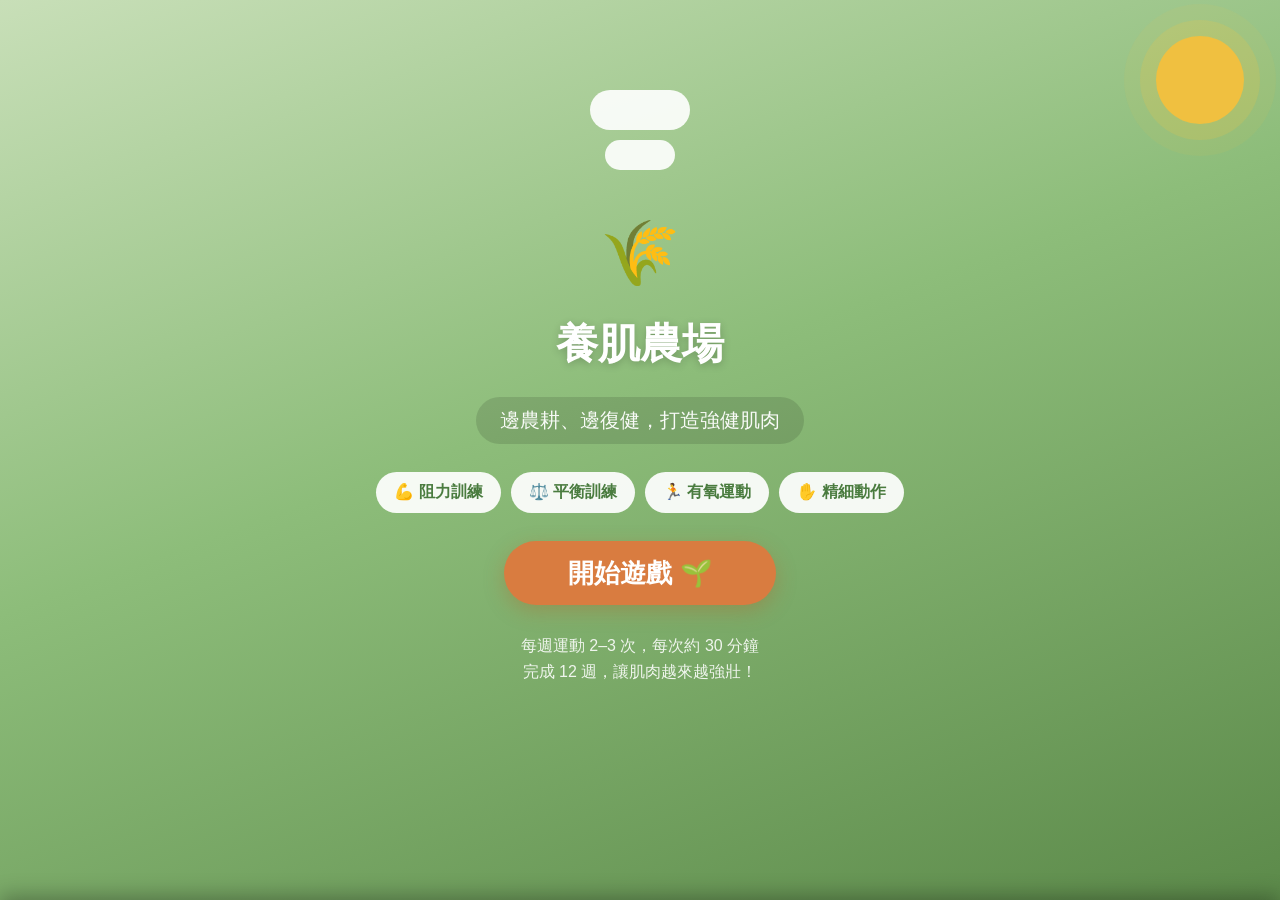
==== commit d08955c7: "v1.2 UI改版：高齡友善色系、字級放大、任務精簡、移除文獻字串" ====
--- a/養肌農場.html
+++ b/養肌農場.html
@@ -18,29 +18,34 @@
 * { box-sizing: border-box; margin: 0; padding: 0; -webkit-tap-highlight-color: transparent; }
 
 :root {
-  --green-dark: #3D8B37;
-  --green-mid: #5CB85C;
-  --green-light: #A8D5A2;
-  --soil: #8B5E3C;
-  --soil-light: #C4915A;
-  --gold: #FFB800;
-  --orange: #FF7043;
-  --sky: #87CEEB;
-  --cream: #FFFBF0;
-  --warm-bg: #FFF3E0;
-  --text-dark: #2C3E50;
-  --text-mid: #5D6D7E;
-  --red: #E53935;
-  --blue: #1976D2;
-  --purple: #7B1FA2;
-  --radius: 18px;
-  --shadow: 0 4px 16px rgba(0,0,0,0.15);
+  /* 柔和農場色系 — 高齡友善 */
+  --green-dark:  #4A7C3F;   /* 鼠尾草深綠 */
+  --green-mid:   #6FA85E;   /* 鼠尾草中綠 */
+  --green-light: #B8D4AF;   /* 嫩葉淺綠 */
+  --soil:        #A07850;   /* 柔和土褐 */
+  --soil-light:  #D4B896;   /* 淺沙色 */
+  --gold:        #E8A840;   /* 蜂蜜金 */
+  --orange:      #D97C40;   /* 暖陶橘（降低飽和度）*/
+  --sky:         #B8D8EE;   /* 淡天藍 */
+  --cream:       #FAF6EF;   /* 亞麻白 */
+  --warm-bg:     #F2EDE4;   /* 溫暖米色背景 */
+  --card-bg:     #FFFFFF;
+  --card-border: #E0D8CC;
+  --text-dark:   #3A3226;   /* 深暖棕，高對比 */
+  --text-mid:    #7A6A5A;   /* 中暖棕 */
+  --text-light:  #A89888;
+  --red:         #C0392B;
+  --blue:        #2471A3;
+  --purple:      #6C3483;
+  --radius:      20px;
+  --shadow:      0 4px 18px rgba(90,60,30,0.12);
 }
 
 html, body {
   width: 100%; height: 100%;
   background: var(--warm-bg);
   font-family: "Microsoft JhengHei", "PingFang TC", "Noto Sans TC", sans-serif;
+  font-size: 17px;
   color: var(--text-dark);
   overflow: hidden;
 }
@@ -50,68 +55,66 @@
 
 /* ─── TITLE SCREEN ─── */
 #screen-title {
-  background: linear-gradient(160deg, #B8E6A0 0%, #7CC87A 40%, #4A9E5C 100%);
-  justify-content: center; align-items: center; gap: 24px; padding: 32px;
+  background: linear-gradient(160deg, #C8DFB8 0%, #8DBD7A 45%, #5C8A4A 100%);
+  justify-content: center; align-items: center; gap: 28px; padding: 36px 28px;
 }
 .title-sun {
-  width: 90px; height: 90px; background: #FFD700;
-  border-radius: 50%; position: absolute; top: 40px; right: 40px;
-  box-shadow: 0 0 0 16px rgba(255,215,0,0.25), 0 0 0 32px rgba(255,215,0,0.1);
+  width: 88px; height: 88px; background: #F0C040;
+  border-radius: 50%; position: absolute; top: 36px; right: 36px;
+  box-shadow: 0 0 0 16px rgba(240,192,64,0.2), 0 0 0 32px rgba(240,192,64,0.08);
   animation: pulse 3s ease-in-out infinite;
 }
-@keyframes pulse { 0%,100%{transform:scale(1)} 50%{transform:scale(1.07)} }
+@keyframes pulse { 0%,100%{transform:scale(1)} 50%{transform:scale(1.06)} }
 .title-cloud {
-  position: absolute; background: white; border-radius: 50px;
-  opacity: 0.85; animation: drift 8s linear infinite;
-}
-@keyframes drift { from{transform:translateX(-120px)} to{transform:translateX(calc(100vw + 120px))} }
-.title-logo { font-size: 52px; }
+  position: absolute; background: rgba(255,255,255,0.9); border-radius: 50px;
+  animation: drift 10s linear infinite;
+}
+@keyframes drift { from{transform:translateX(-140px)} to{transform:translateX(calc(100vw + 140px))} }
+.title-logo { font-size: 64px; }
 .title-h1 {
-  font-size: 38px; font-weight: 900; color: #fff;
-  text-shadow: 0 3px 10px rgba(0,0,0,0.25); text-align: center; line-height: 1.2;
+  font-size: 42px; font-weight: 900; color: #fff;
+  text-shadow: 0 2px 8px rgba(0,0,0,0.2); text-align: center; line-height: 1.2;
 }
 .title-sub {
-  font-size: 18px; color: rgba(255,255,255,0.9); text-align: center;
-  background: rgba(0,0,0,0.15); padding: 8px 20px; border-radius: 30px;
+  font-size: 20px; color: rgba(255,255,255,0.95); text-align: center;
+  background: rgba(0,0,0,0.12); padding: 10px 24px; border-radius: 30px;
 }
 .title-badge {
-  display: flex; gap: 12px; flex-wrap: wrap; justify-content: center;
+  display: flex; gap: 10px; flex-wrap: wrap; justify-content: center;
 }
 .badge {
-  background: rgba(255,255,255,0.9); border-radius: 30px;
-  padding: 8px 16px; font-size: 14px; font-weight: 700; color: var(--green-dark);
+  background: rgba(255,255,255,0.92); border-radius: 30px;
+  padding: 10px 18px; font-size: 16px; font-weight: 700; color: var(--green-dark);
 }
 .btn-start {
   background: var(--orange); color: white;
-  font-size: 28px; font-weight: 900;
-  padding: 18px 60px; border-radius: 60px; border: none; cursor: pointer;
-  box-shadow: 0 6px 20px rgba(255,112,67,0.45);
+  font-size: 26px; font-weight: 900;
+  min-height: 64px; padding: 0 64px; border-radius: 60px; border: none; cursor: pointer;
+  box-shadow: 0 6px 20px rgba(180,100,40,0.35);
   transition: transform 0.15s, box-shadow 0.15s;
 }
-.btn-start:active { transform: scale(0.96); box-shadow: 0 2px 8px rgba(255,112,67,0.3); }
-.evidence-note {
-  font-size: 13px; color: rgba(255,255,255,0.75); text-align: center;
-  max-width: 340px;
-}
+.btn-start:active { transform: scale(0.96); }
 
 /* ─── TOP BAR ─── */
 #top-bar {
-  background: linear-gradient(90deg, #3D8B37, #5CB85C);
-  padding: 10px 16px; display: flex; align-items: center; gap: 10px;
-  box-shadow: 0 2px 8px rgba(0,0,0,0.2); flex-shrink: 0;
+  background: linear-gradient(90deg, #4A7C3F, #6FA85E);
+  padding: 12px 16px; display: flex; align-items: center; gap: 10px;
+  box-shadow: 0 2px 10px rgba(40,60,30,0.18); flex-shrink: 0;
+  min-height: 64px;
 }
 .top-stat {
-  display: flex; align-items: center; gap: 6px;
-  background: rgba(255,255,255,0.2); border-radius: 20px;
-  padding: 5px 12px;
-}
-.top-stat .icon { font-size: 18px; }
-.top-stat .val { font-size: 17px; font-weight: 700; color: white; }
-.top-stat .lbl { font-size: 12px; color: rgba(255,255,255,0.8); }
+  display: flex; align-items: center; gap: 8px;
+  background: rgba(255,255,255,0.22); border-radius: 22px;
+  padding: 7px 14px;
+}
+.top-stat .icon { font-size: 22px; }
+.top-stat .val { font-size: 20px; font-weight: 800; color: white; }
+.top-stat .lbl { font-size: 13px; color: rgba(255,255,255,0.85); }
 .spacer { flex: 1; }
 .btn-top {
   background: rgba(255,255,255,0.25); border: none; color: white;
-  font-size: 22px; padding: 6px 10px; border-radius: 12px; cursor: pointer;
+  font-size: 24px; padding: 8px 12px; border-radius: 14px; cursor: pointer;
+  min-width: 48px; min-height: 48px;
 }
 
 /* ─── FARM SCREEN ─── */
@@ -119,23 +122,23 @@
 #farm-main { flex: 1; overflow-y: auto; padding: 12px; }
 
 .section-title {
-  font-size: 18px; font-weight: 800; color: var(--green-dark);
-  margin-bottom: 10px; display: flex; align-items: center; gap: 8px;
+  font-size: 20px; font-weight: 800; color: var(--green-dark);
+  margin-bottom: 12px; display: flex; align-items: center; gap: 8px;
 }
 
 /* Week progress bar */
 #week-bar {
-  background: white; border-radius: var(--radius); padding: 14px 16px;
-  margin-bottom: 12px; box-shadow: var(--shadow);
-}
-.week-label { font-size: 15px; font-weight: 700; color: var(--text-dark); margin-bottom: 8px; }
-.week-phases { display: flex; gap: 4px; margin-bottom: 6px; }
+  background: var(--card-bg); border-radius: var(--radius); padding: 16px 18px;
+  margin-bottom: 14px; box-shadow: var(--shadow);
+}
+.week-label { font-size: 18px; font-weight: 800; color: var(--text-dark); margin-bottom: 10px; }
+.week-phases { display: flex; gap: 5px; margin-bottom: 8px; }
 .phase-block {
-  flex: 1; height: 10px; border-radius: 10px; opacity: 0.4;
+  flex: 1; height: 12px; border-radius: 10px; opacity: 0.3;
   transition: opacity 0.3s;
 }
 .phase-block.active { opacity: 1; }
-.phase-labels { display: flex; justify-content: space-between; font-size: 12px; color: var(--text-mid); }
+.phase-labels { display: flex; justify-content: space-between; font-size: 14px; color: var(--text-mid); }
 
 /* Farm grid */
 #farm-grid {
@@ -167,17 +170,17 @@
 .plot.locked {
   background: linear-gradient(160deg, #aaa, #888); cursor: default; opacity: 0.6;
 }
-.plot-emoji { font-size: 32px; line-height: 1; }
-.plot-name { font-size: 11px; font-weight: 700; color: white; margin-top: 2px; text-shadow: 0 1px 3px rgba(0,0,0,0.5); }
+.plot-emoji { font-size: 36px; line-height: 1; }
+.plot-name { font-size: 13px; font-weight: 700; color: white; margin-top: 4px; text-shadow: 0 1px 4px rgba(0,0,0,0.5); }
 .plot-days {
-  position: absolute; bottom: 5px; right: 7px;
-  font-size: 11px; font-weight: 700; color: white;
-  background: rgba(0,0,0,0.35); border-radius: 8px; padding: 1px 5px;
+  position: absolute; bottom: 6px; right: 8px;
+  font-size: 13px; font-weight: 700; color: white;
+  background: rgba(0,0,0,0.38); border-radius: 8px; padding: 2px 7px;
 }
 .plot-action {
-  position: absolute; top: 5px; left: 5px;
-  font-size: 10px; font-weight: 700; color: white;
-  background: var(--orange); border-radius: 8px; padding: 2px 6px;
+  position: absolute; top: 6px; left: 6px;
+  font-size: 12px; font-weight: 700; color: white;
+  background: var(--orange); border-radius: 8px; padding: 3px 8px;
 }
 .plot-ready-badge {
   position: absolute; top: 4px; right: 4px;
@@ -195,34 +198,35 @@
 
 /* Tasks panel */
 #tasks-panel {
-  background: white; border-radius: var(--radius); padding: 14px 16px;
-  margin-bottom: 12px; box-shadow: var(--shadow);
-}
-.task-list { display: flex; flex-direction: column; gap: 8px; }
+  background: var(--card-bg); border-radius: var(--radius); padding: 16px 18px;
+  margin-bottom: 14px; box-shadow: var(--shadow);
+}
+.task-list { display: flex; flex-direction: column; gap: 10px; }
 .task-item {
-  display: flex; align-items: center; gap: 12px;
-  background: var(--warm-bg); border-radius: 12px; padding: 10px 14px;
-  border: 2px solid transparent;
-}
-.task-item.done { border-color: var(--green-mid); background: #F0FFF0; }
-.task-dot { width: 14px; height: 14px; border-radius: 50%; flex-shrink: 0; }
-.task-text { flex: 1; font-size: 15px; font-weight: 600; }
-.task-reps { font-size: 13px; color: var(--text-mid); }
-.task-check { font-size: 20px; }
+  display: flex; align-items: center; gap: 14px;
+  background: var(--warm-bg); border-radius: 14px; padding: 14px 16px;
+  border: 2px solid transparent; min-height: 56px;
+}
+.task-item.done { border-color: var(--green-mid); background: #EDF5EC; }
+.task-dot { width: 16px; height: 16px; border-radius: 50%; flex-shrink: 0; }
+.task-text { flex: 1; font-size: 18px; font-weight: 700; }
+.task-reps { font-size: 16px; color: var(--text-mid); font-weight: 600; }
+.task-check { font-size: 24px; }
 
 /* Bottom nav */
 #bottom-nav {
-  background: white; display: flex; border-top: 2px solid #F0F0F0;
+  background: var(--card-bg); display: flex; border-top: 2px solid var(--card-border);
   padding-bottom: env(safe-area-inset-bottom, 0);
-  flex-shrink: 0;
+  flex-shrink: 0; min-height: 68px;
 }
 .nav-btn {
   flex: 1; display: flex; flex-direction: column; align-items: center;
+  justify-content: center;
   padding: 10px 4px; border: none; background: none; cursor: pointer;
-  font-size: 11px; color: var(--text-mid); font-weight: 600; gap: 3px;
-  transition: color 0.2s;
-}
-.nav-btn .nav-icon { font-size: 26px; }
+  font-size: 14px; color: var(--text-light); font-weight: 700; gap: 4px;
+  transition: color 0.2s; min-height: 68px;
+}
+.nav-btn .nav-icon { font-size: 30px; }
 .nav-btn.active { color: var(--green-dark); }
 
 /* ─── MODAL OVERLAY ─── */
@@ -241,53 +245,58 @@
 @keyframes slideUp { from{transform:translateY(80px);opacity:0} to{transform:translateY(0);opacity:1} }
 .modal-header { text-align: center; margin-bottom: 20px; }
 .modal-emoji { font-size: 56px; display: block; margin-bottom: 8px; }
-.modal-title { font-size: 26px; font-weight: 900; color: var(--text-dark); }
-.modal-sub { font-size: 16px; color: var(--text-mid); margin-top: 4px; }
+.modal-title { font-size: 28px; font-weight: 900; color: var(--text-dark); }
+.modal-sub { font-size: 18px; color: var(--text-mid); margin-top: 6px; }
 
 .exercise-info {
-  background: var(--warm-bg); border-radius: 16px; padding: 14px 16px;
-  margin-bottom: 16px;
-}
-.exercise-name { font-size: 22px; font-weight: 900; color: var(--green-dark); margin-bottom: 6px; }
-.exercise-detail { font-size: 15px; color: var(--text-mid); line-height: 1.5; }
-.exercise-evidence {
-  font-size: 12px; color: var(--blue); margin-top: 8px;
-  background: #E3F2FD; border-radius: 8px; padding: 6px 10px;
+  background: var(--warm-bg); border-radius: 18px; padding: 16px 18px;
+  margin-bottom: 16px; border: 2px solid var(--card-border);
+}
+.exercise-name { font-size: 24px; font-weight: 900; color: var(--green-dark); margin-bottom: 8px; }
+.exercise-detail { font-size: 17px; color: var(--text-dark); line-height: 1.6; }
+/* 文獻引用欄隱藏 */
+.exercise-evidence { display: none; }
+
+/* 遊戲效益標籤（取代文獻） */
+.game-effect {
+  display: flex; align-items: center; gap: 10px;
+  background: #EDF5EC; border-radius: 12px; padding: 10px 14px;
+  margin-top: 10px; font-size: 16px; font-weight: 700; color: var(--green-dark);
 }
 
 .rep-display {
-  text-align: center; margin-bottom: 20px;
+  text-align: center; margin-bottom: 18px;
 }
 .rep-counter {
-  font-size: 72px; font-weight: 900; color: var(--green-dark);
-  line-height: 1; display: block;
-}
-.rep-target { font-size: 18px; color: var(--text-mid); }
+  font-size: 80px; font-weight: 900; color: var(--green-dark);
+  line-height: 1; display: block; transition: color 0.15s, transform 0.15s;
+}
+.rep-target { font-size: 20px; color: var(--text-mid); font-weight: 700; }
 .rep-bar-wrap {
-  height: 16px; background: #E0E0E0; border-radius: 10px;
-  overflow: hidden; margin: 12px 0 6px;
+  height: 18px; background: var(--card-border); border-radius: 10px;
+  overflow: hidden; margin: 14px 0 6px;
 }
 .rep-bar-fill {
   height: 100%; background: linear-gradient(90deg, var(--green-mid), var(--green-dark));
-  border-radius: 10px; transition: width 0.2s;
+  border-radius: 10px; transition: width 0.25s;
 }
 
 .btn-rep {
   width: 100%; background: linear-gradient(135deg, var(--green-mid), var(--green-dark));
   color: white; font-size: 22px; font-weight: 900;
-  padding: 18px; border-radius: 20px; border: none; cursor: pointer;
-  box-shadow: 0 5px 15px rgba(61,139,55,0.4);
-  transition: transform 0.1s; margin-bottom: 10px;
+  min-height: 60px; border-radius: 20px; border: none; cursor: pointer;
+  box-shadow: 0 5px 16px rgba(74,124,63,0.35);
+  transition: transform 0.1s; margin-bottom: 12px;
 }
 .btn-rep:active { transform: scale(0.97); }
 .btn-rep:disabled {
-  background: linear-gradient(135deg, var(--green-dark), #2D6B28);
-  cursor: default;
+  background: linear-gradient(135deg, #5A8A50, #3A6A30);
+  cursor: default; opacity: 0.8;
 }
 .btn-cancel {
-  width: 100%; background: #F5F5F5; color: var(--text-mid);
-  font-size: 18px; font-weight: 700; padding: 14px;
-  border-radius: 16px; border: none; cursor: pointer;
+  width: 100%; background: var(--warm-bg); color: var(--text-mid);
+  font-size: 18px; font-weight: 700; min-height: 52px;
+  border-radius: 16px; border: 2px solid var(--card-border); cursor: pointer;
 }
 
 /* ─── SHOP SCREEN ─── */
@@ -307,12 +316,12 @@
 .shop-card.tier2 { border-color: #FFE082; }
 .shop-card.tier3 { border-color: #EF9A9A; }
 .shop-emoji { font-size: 40px; margin-bottom: 8px; display: block; }
-.shop-name { font-size: 16px; font-weight: 800; color: var(--text-dark); }
-.shop-info { font-size: 13px; color: var(--text-mid); margin: 4px 0; }
+.shop-name { font-size: 18px; font-weight: 800; color: var(--text-dark); }
+.shop-info { font-size: 15px; color: var(--text-mid); margin: 5px 0; }
 .shop-price {
   display: inline-flex; align-items: center; gap: 4px;
-  background: #FFF8E1; border-radius: 20px; padding: 5px 12px;
-  font-size: 16px; font-weight: 900; color: #E65100; margin-top: 8px;
+  background: #FFF3DC; border-radius: 20px; padding: 7px 14px;
+  font-size: 17px; font-weight: 900; color: var(--orange); margin-top: 10px;
 }
 .shop-tier-badge {
   position: absolute; top: 10px; right: 10px;
@@ -501,9 +510,8 @@
 
   <button class="btn-start" onclick="startGame()">開始遊戲 🌱</button>
 
-  <div class="evidence-note">
-    依據 Tan et al. (2026)、Bae et al. (2025) 等肌少症實證處方設計<br>
-    每週 2–3 次 × 每次 30–40 分鐘 × 12 週課程
+  <div style="font-size:16px;color:rgba(255,255,255,0.88);text-align:center;max-width:340px;line-height:1.6">
+    每週運動 2–3 次，每次約 30 分鐘<br>完成 12 週，讓肌肉越來越強壯！
   </div>
 </div>
 
@@ -555,8 +563,8 @@
       <div id="tasks-panel">
         <div class="section-title">📋 今日運動任務</div>
         <div class="task-list" id="task-list"></div>
-        <div style="font-size:12px;color:var(--text-mid);margin-top:8px;line-height:1.5">
-          💡 點擊農場格子開始運動任務，完成動作即可種植、澆水或採收作物！
+        <div style="font-size:16px;color:var(--text-mid);margin-top:10px;line-height:1.6">
+          👆 點農場的格子，就能開始運動！
         </div>
       </div>
     </div>
@@ -631,7 +639,7 @@
     <div class="exercise-info">
       <div class="exercise-name" id="ex-name">深蹲</div>
       <div class="exercise-detail" id="ex-detail">雙腳與肩同寬，緩慢下蹲後起立，膝蓋不超過腳尖</div>
-      <div class="exercise-evidence" id="ex-evidence">📚 根據 Tan et al. (2026)：2–3 組 × 10–12 次，每週 2–3 次</div>
+      <div class="game-effect" id="ex-game-effect">🌱 完成後作物長大一格</div>
     </div>
 
     <!-- Mode Tabs -->
@@ -737,49 +745,39 @@
 
 const EXERCISES = {
   squat: {
-    name:'深蹲', emoji:'🏋️', color:'#3D8B37',
+    name:'深蹲', emoji:'🏋️', color:'#4A7C3F',
     action:'播種', actionEmoji:'🌱',
     desc:'雙腳與肩同寬，緩慢下蹲後起立\n膝蓋對齊腳尖，背部保持直立',
     repsBase:8, repsMax:12, sets:3,
-    evidence:'根據 Tan et al. (2026)：阻力訓練 2–3 組 × 10–12 次，強度 60–85% 1RM，每週 2–3 次效益最佳',
-    muscle:'下肢肌力（股四頭肌、臀肌）',
-    benefit:'深蹲播種 → 下肢基礎建立 → 功能性行動能力提升'
+    gameEffect:'🌱 每完成一下 → 種子往土裡扎根一點',
   },
   sitstand: {
-    name:'坐站', emoji:'🪑', color:'#1976D2',
+    name:'坐站', emoji:'🪑', color:'#2471A3',
     action:'澆水', actionEmoji:'💧',
     desc:'從椅子緩慢站起，再緩慢坐下\n動作控制，避免借力或墜落',
     repsBase:8, repsMax:12, sets:3,
-    evidence:'根據 Bae et al. (2025)：坐站訓練改善下肢功能，建議每組 8–12 次，採 30CST 評估進步',
-    muscle:'功能性下肢肌力（轉位能力）',
-    benefit:'坐站澆水 → 日常移位功能 → ADL 能力提升'
+    gameEffect:'💧 每完成一下 → 灑一桶水，作物更快長大',
   },
   sidestep: {
-    name:'側步走', emoji:'🚶', color:'#E65100',
+    name:'側步走', emoji:'🚶', color:'#D97C40',
     action:'除草', actionEmoji:'🌾',
-    desc:'橫向側步移動，保持重心穩定\n左右各為一次，注意骨盆水平',
+    desc:'橫向側步移動，保持重心穩定\n左右各算一下，注意骨盆水平',
     repsBase:10, repsMax:15, sets:3,
-    evidence:'根據 Shen et al. (2023)：複合訓練（阻力+平衡）效益優於單一訓練，側步改善動態平衡',
-    muscle:'臀中肌、動態平衡能力',
-    benefit:'側步除草 → 動態平衡控制 → 跌倒風險降低'
+    gameEffect:'🌾 每完成一下 → 除掉一株雜草，作物呼吸順暢',
   },
   singleleg: {
-    name:'單腳站', emoji:'🦩', color:'#7B1FA2',
+    name:'單腳站', emoji:'🦩', color:'#6C3483',
     action:'施肥', actionEmoji:'✨',
     desc:'單腳站立 10 秒，換腳重複\n手可輕扶支撐物確保安全',
     repsBase:5, repsMax:10, sets:2,
-    evidence:'根據 Bae et al. (2025)：靜態平衡訓練建議單腳站 10 秒，目標 SPPB 平衡分項達滿分',
-    muscle:'靜態平衡、踝關節穩定',
-    benefit:'單腳站施肥 → 靜態平衡建立 → 跌倒預防'
+    gameEffect:'✨ 每站穩一次 → 施一次肥，加速作物成長',
   },
   grip: {
-    name:'握力訓練', emoji:'✊', color:'#B71C1C',
+    name:'握力訓練', emoji:'✊', color:'#C0392B',
     action:'採收', actionEmoji:'🧺',
-    desc:'緊握後放鬆，感受肌肉用力\n可使用軟球或毛巾輔助',
+    desc:'緊握後放鬆，感受手掌用力\n可握軟球或捏毛巾輔助',
     repsBase:5, repsMax:8, sets:3,
-    evidence:'根據 Li et al. (2025)：握力訓練建議 3 組 × 5–8 次，最佳負荷約個人 49% 1RM，顯著改善握力',
-    muscle:'前臂肌群、握力（上肢功能指標）',
-    benefit:'握力採收 → 上肢功能性力量 → Handgrip 指標改善'
+    gameEffect:'🧺 每完成一下 → 採下一顆成熟的果實',
   },
 };
 
@@ -938,7 +936,8 @@
 function renderTaskList() {
   const list = document.getElementById('task-list');
   if (!list) return;
-  const tasks = getWeeklyExercises();
+  // 只顯示前 3 項，避免清單過長
+  const tasks = getWeeklyExercises().slice(0, 3);
   list.innerHTML = '';
   tasks.forEach(t => {
     const ex = EXERCISES[t.id];
@@ -947,8 +946,8 @@
     div.className = 'task-item' + (done ? ' done' : '');
     div.innerHTML = `
       <div class="task-dot" style="background:${ex.color}"></div>
-      <div class="task-text">${ex.emoji} ${t.label}</div>
-      <div class="task-reps">${t.sets}組×${t.reps}下</div>
+      <div class="task-text">${ex.emoji} ${ex.name}</div>
+      <div class="task-reps">${t.sets}×${t.reps}下</div>
       <div class="task-check">${done ? '✅' : '⬜'}</div>
     `;
     list.appendChild(div);
@@ -1047,14 +1046,11 @@
       </div>
     </div>
     <div class="prog-card">
-      <div class="prog-card-title">🔬 實證處方對照</div>
+      <div class="prog-card-title">🎯 本週目標</div>
       <div class="stat-row"><span class="stat-label">訓練頻率</span><span class="stat-value">每週 2–3 次</span></div>
-      <div class="stat-row"><span class="stat-label">訓練強度</span><span class="stat-value">60–85% 1RM</span></div>
-      <div class="stat-row"><span class="stat-label">每次時間</span><span class="stat-value">${phase===1?'30':phase===2?'35':'40'} 分鐘</span></div>
-      <div class="stat-row"><span class="stat-label">組數×次數</span><span class="stat-value">${phase===1?'2組×8-10':'phase'===2?'3組×10-12':'3組×10-12'} 次</span></div>
-      <div style="font-size:12px;color:var(--text-mid);margin-top:8px;line-height:1.6">
-        📚 參考文獻：Tan et al. (2026)・Bae et al. (2025)・Li et al. (2025)・Shen et al. (2023)
-      </div>
+      <div class="stat-row"><span class="stat-label">每次時間</span><span class="stat-value">約 ${phase===1?'30':phase===2?'35':'40'} 分鐘</span></div>
+      <div class="stat-row"><span class="stat-label">組數 × 次數</span><span class="stat-value">${phase===1?'2 組 × 8–10':'3 組 × 10–12'} 下</span></div>
+      <div class="stat-row"><span class="stat-label">完成可獲得</span><span class="stat-value">🪙 農金幣 + 作物成長</span></div>
     </div>
   `;
 }
@@ -1146,7 +1142,7 @@
   document.getElementById('modal-sub').textContent = `${ex.name} → ${ex.action}`;
   document.getElementById('ex-name').textContent = ex.name;
   document.getElementById('ex-detail').textContent = ex.desc;
-  document.getElementById('ex-evidence').textContent = `📚 ${ex.evidence}`;
+  document.getElementById('ex-game-effect').textContent = ex.gameEffect || '';
   document.getElementById('rep-counter').textContent = '0';
   document.getElementById('rep-target').textContent = `目標：${reps} 下`;
   document.getElementById('rep-bar').style.width = '0%';
